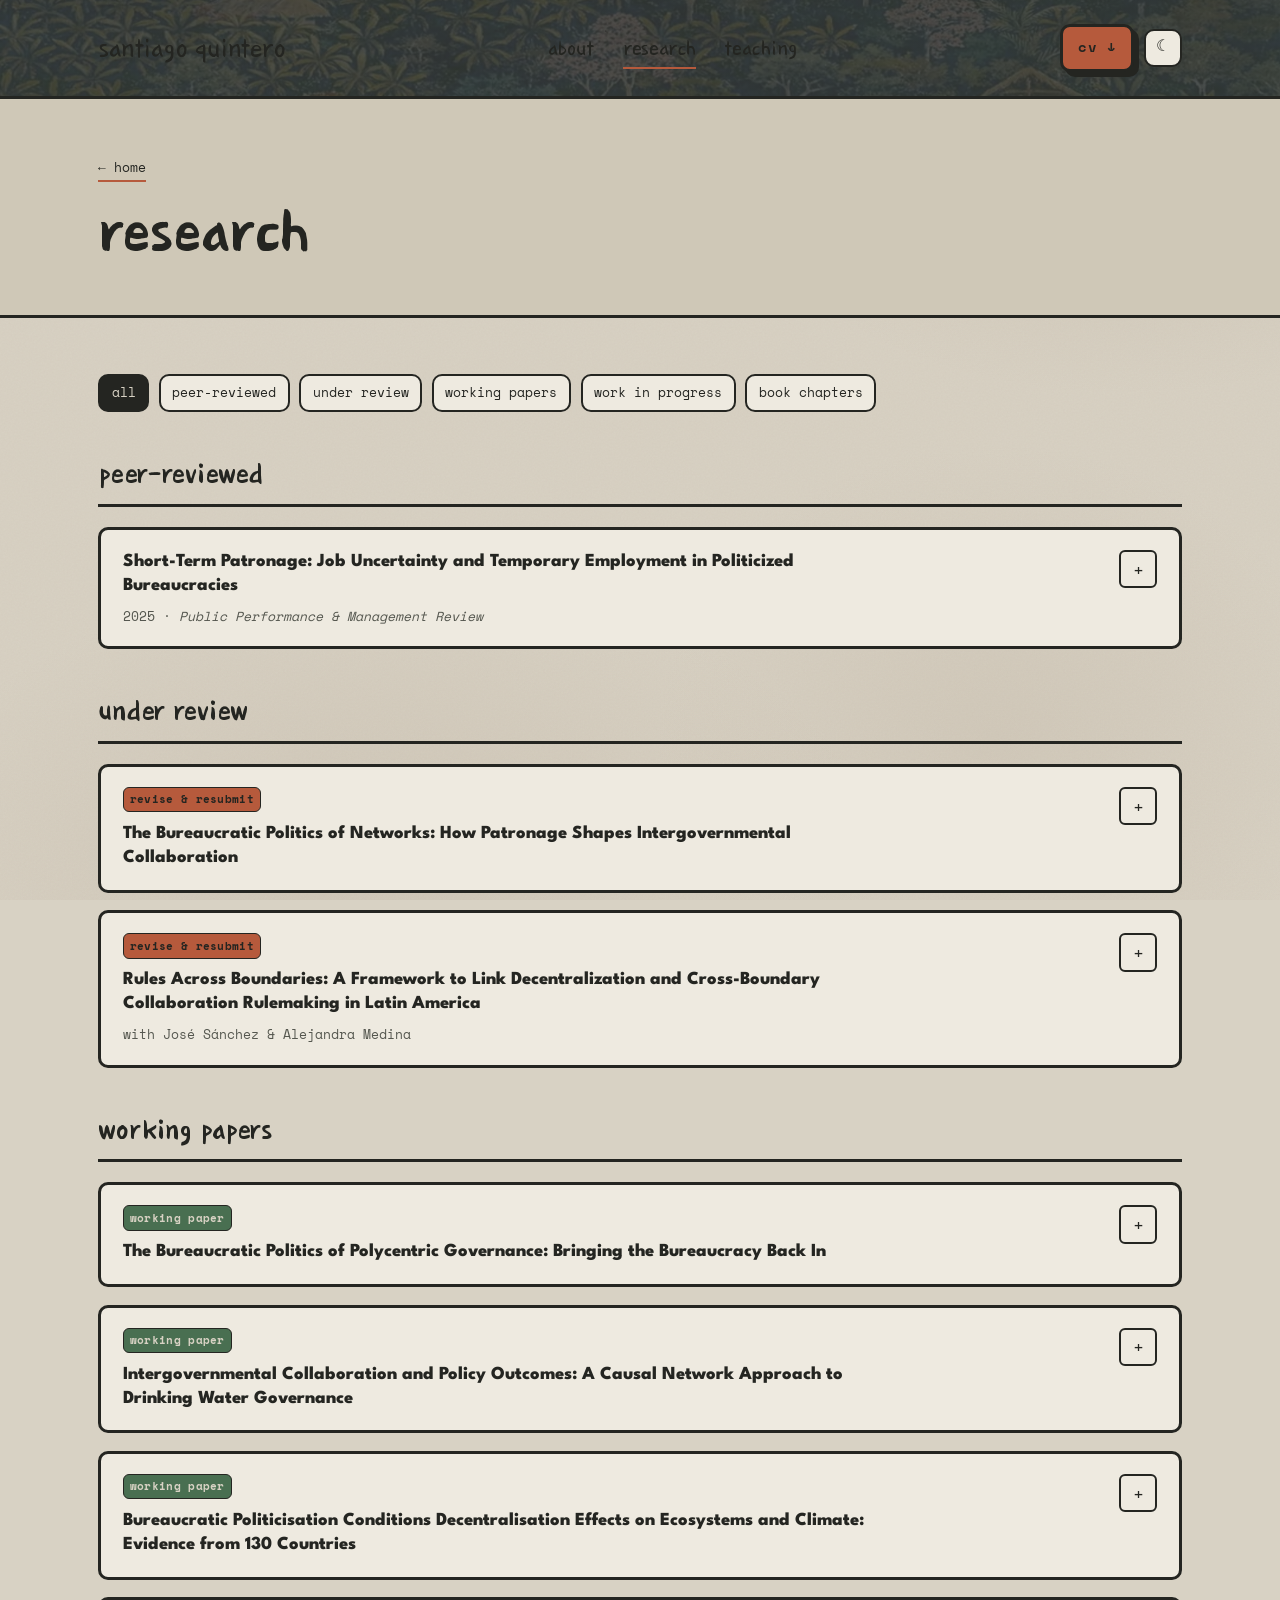
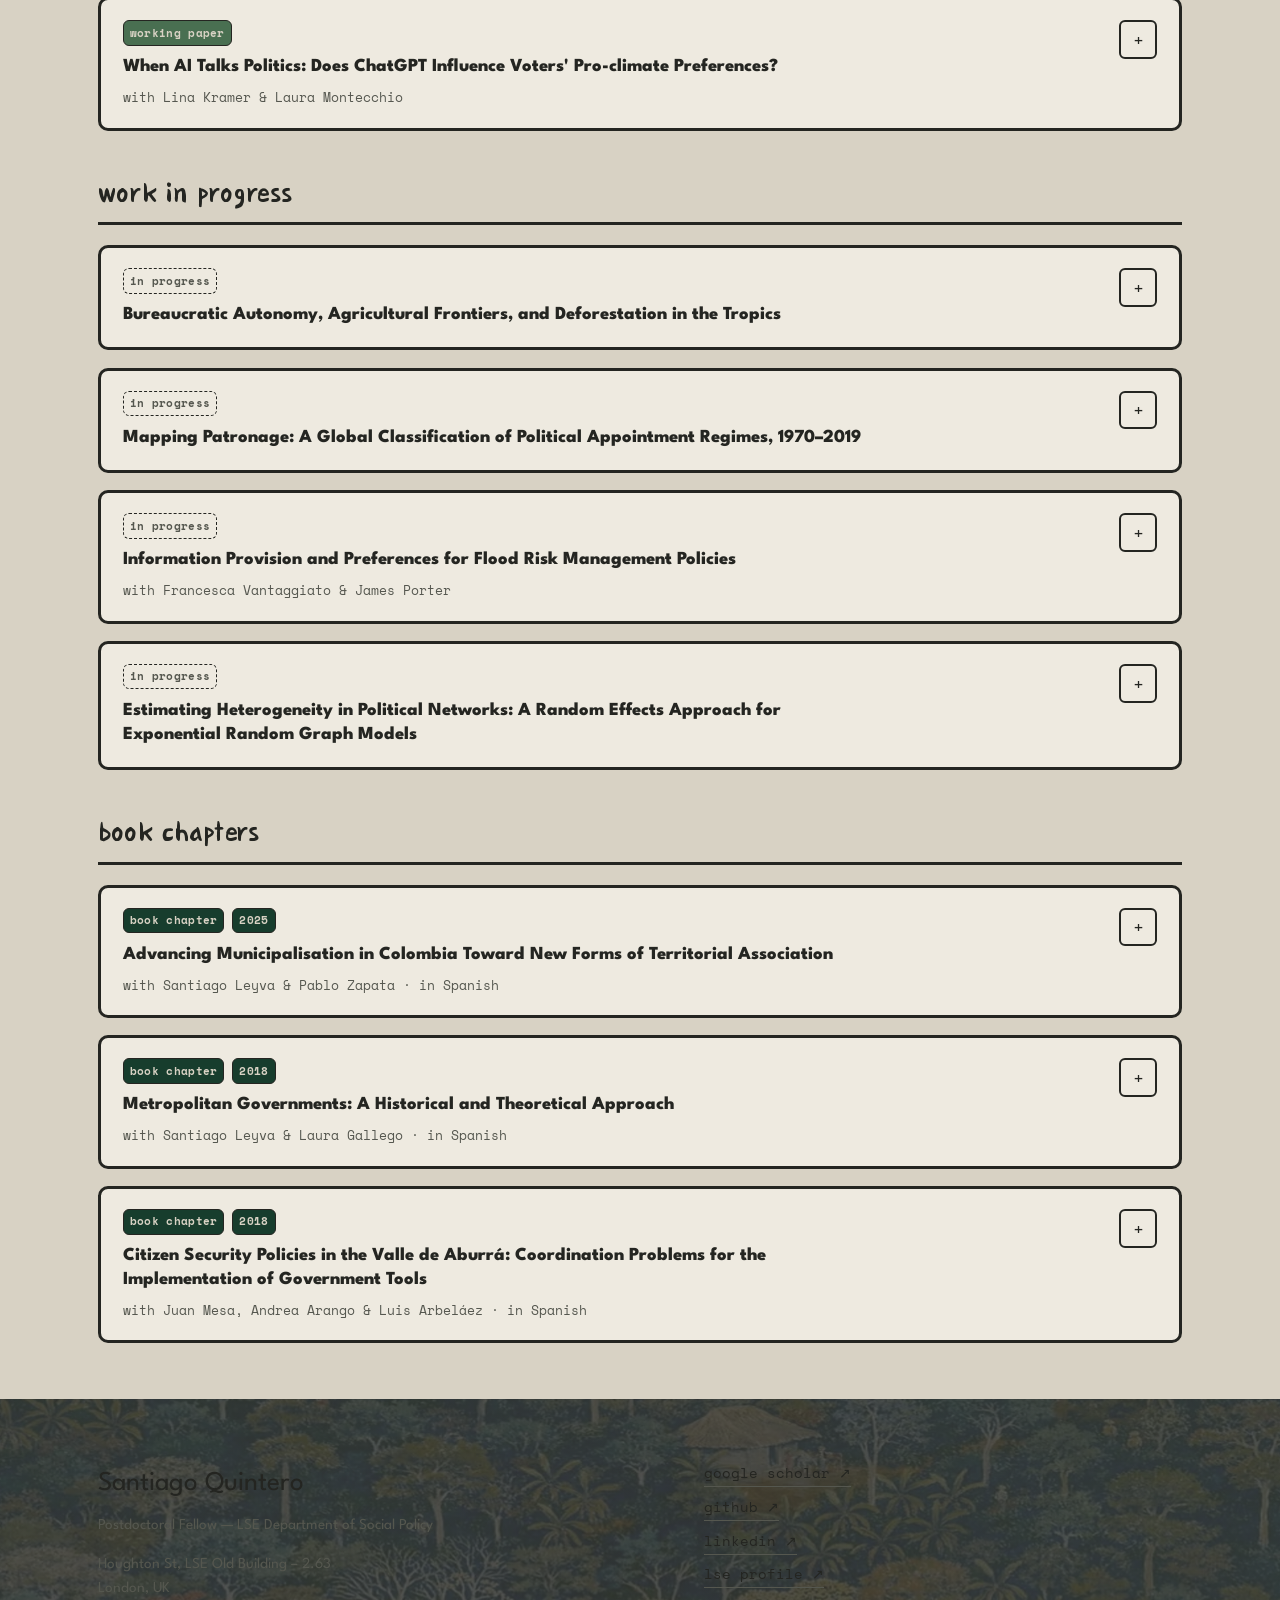
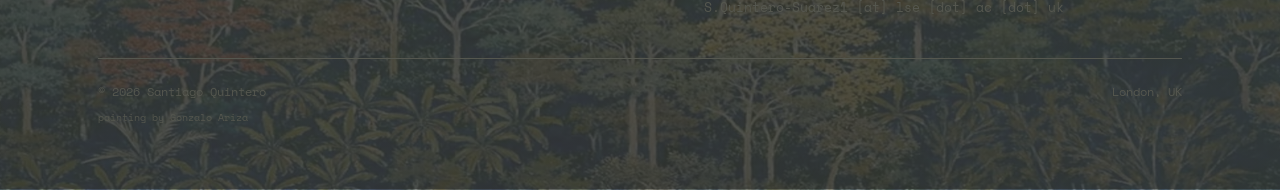
==== research.html @ 987f5bbf "Launch new academic site: tropical brutalism redesign Replaces the old WordPress layout with a stati" ====
<!doctype html>
<html lang="en">
<head>
<meta charset="utf-8">
<meta name="viewport" content="width=device-width, initial-scale=1">
<title>Research — Santiago Quintero</title>
<meta name="description" content="Peer-reviewed articles, papers under review, working papers, and book chapters by Santiago Quintero on bureaucratic politics, networks, and environmental governance.">
<link rel="canonical" href="https://squinterosuarez.com/research.html">
<link rel="icon" href="data:image/svg+xml,%3Csvg xmlns='http://www.w3.org/2000/svg' viewBox='0 0 100 100'%3E%3Ctext y='.9em' font-size='90'%3E%F0%9F%8C%B4%3C/text%3E%3C/svg%3E">
<meta name="theme-color" content="#173D2D">
<link rel="stylesheet" href="assets/css/style.css">
</head>
<body>
<a class="skip-link" href="#main">Skip to content</a>

<header class="site-header">
  <div class="wrap">
    <a class="brand" href="index.html">
      <span class="brand__name">santiago quintero</span>
    </a>
    <nav class="nav-desktop" aria-label="Primary">
      <a href="index.html">about</a>
      <a href="research.html" aria-current="page">research</a>
      <a href="teaching.html">teaching</a>
    </nav>
    <div class="nav-actions">
      <a class="btn btn--terracotta" href="files/cv.pdf" target="_blank" rel="noopener">cv ↓</a>
      <button class="theme-toggle" data-theme-toggle type="button" aria-label="Toggle dark mode">☾</button>
      <button class="nav-burger" data-nav-burger type="button" aria-expanded="false" aria-controls="mobile-nav" aria-label="Open menu">
        <span></span>
      </button>
    </div>
  </div>
  <nav class="nav-mobile" id="mobile-nav" data-nav-mobile aria-label="Mobile">
    <ul>
      <li><a href="index.html">about</a></li>
      <li><a href="research.html">research</a></li>
      <li><a href="teaching.html">teaching</a></li>
      <li><a href="files/cv.pdf" target="_blank" rel="noopener">cv (pdf)</a></li>
    </ul>
  </nav>
</header>

<main id="main">
  <div class="page-header">
    <div class="wrap">
      <a class="page-header__back" href="index.html">← home</a>
      <h1 class="page-header__title">research</h1>
    </div>
  </div>

  <div class="content-plate">
    <div class="wrap">
      <div class="filter-row" data-filter-row role="group" aria-label="Filter publications by type">
        <button class="filter-chip" data-filter="all" aria-pressed="true">all</button>
        <button class="filter-chip" data-filter="peer" aria-pressed="false">peer-reviewed</button>
        <button class="filter-chip" data-filter="review" aria-pressed="false">under review</button>
        <button class="filter-chip" data-filter="wp" aria-pressed="false">working papers</button>
        <button class="filter-chip" data-filter="progress" aria-pressed="false">work in progress</button>
        <button class="filter-chip" data-filter="chapter" aria-pressed="false">book chapters</button>
      </div>

      <!-- PEER-REVIEWED -->
      <div class="group-header" data-group="peer">
        <h2 class="group-header__title">peer-reviewed</h2>
      </div>
      <div class="pub-list">
        <div class="pub-card" data-category="peer">
          <button class="pub-card__head" data-toggle aria-expanded="false" aria-controls="pub-1">
            <div>
              <p class="pub-card__title">Short-Term Patronage: Job Uncertainty and Temporary Employment in Politicized Bureaucracies</p>
              <p class="pub-card__meta">2025 · <em>Public Performance &amp; Management Review</em></p>
            </div>
            <span class="pub-card__toggle" aria-hidden="true">+</span>
          </button>
          <div class="pub-card__body" id="pub-1">
            <div class="pub-card__body-inner">
              <p>In this paper, I study the effect of the political assignment of temporary public jobs—referred to here as short-term patronage—on the strategic behavior of temporary employees in developing public administrations. I examine the interplay between job uncertainty and political patronage as determinants of temporary employees' work effort, operationalized as time allocation to a project. The central argument is that temporary employees strategically adjust their time allocation to mitigate future job uncertainty, and patronage can incentivize increased or reduced effort contingent upon such uncertainty. Using a novel vignette experiment with Colombian public employees, I find that lower job uncertainty can lead to an increase in job effort by temporary employees. Furthermore, when future job uncertainty is lower (higher), patronage can increase (decrease) temporary employees' time dedication to their tasks. These findings underscore the complex and often unintended consequences of the interaction between employment flexibilization reforms and the political dynamics of public administration, particularly in the context of weakly professionalized bureaucracies.</p>
              <a class="btn btn--terracotta" href="https://doi.org/10.1080/15309576.2024.2445615" target="_blank" rel="noopener">read the paper ↗</a>
            </div>
          </div>
        </div>
      </div>

      <!-- UNDER REVIEW -->
      <div class="group-header" data-group="review">
        <h2 class="group-header__title">under review</h2>
      </div>
      <div class="pub-list">
        <div class="pub-card" data-category="review">
          <button class="pub-card__head" data-toggle aria-expanded="false" aria-controls="pub-2">
            <div>
              <div class="pub-card__tags"><span class="tag-mini tag-mini--review">revise &amp; resubmit</span></div>
              <p class="pub-card__title">The Bureaucratic Politics of Networks: How Patronage Shapes Intergovernmental Collaboration</p>
            </div>
            <span class="pub-card__toggle" aria-hidden="true">+</span>
          </button>
          <div class="pub-card__body" id="pub-2">
            <div class="pub-card__body-inner">
              <p>How does patronage—the political appointment of bureaucrats—affect the coordination and joint delivery of policies? Research has examined patronage's effects on bureaucratic performance, but mostly within hierarchical, top-down policymaking. However, in many domains, governance depends on horizontal networks of intergovernmental collaboration. I argue that patronage's effect on collaboration depends on the fit between the resources appointees carry and the demands of the positions they fill. Patronage facilitates coordination when appointees' political capital can be deployed for brokerage and negotiation but undermines it when loyalty-driven hiring displaces technical expertise and organizational stability. To test this argument, I analyze the network of environmental collaboration agreements among Colombian public agencies using hierarchical Exponential Random Graph Models. The evidence shows that managerial patronage fosters collaboration, especially along co-partisan lines, while professional-level patronage inhibits it. These findings underscore patronage's contingent role in governance networks and the importance of bureaucratic politics for collaborative policy delivery.</p>
              <a class="btn" href="files/papers/bp_nets_05.26.pdf" target="_blank" rel="noopener">read draft pdf ↗</a>
            </div>
          </div>
        </div>

        <div class="pub-card" data-category="review">
          <button class="pub-card__head" data-toggle aria-expanded="false" aria-controls="pub-3">
            <div>
              <div class="pub-card__tags"><span class="tag-mini tag-mini--review">revise &amp; resubmit</span></div>
              <p class="pub-card__title">Rules Across Boundaries: A Framework to Link Decentralization and Cross-Boundary Collaboration Rulemaking in Latin America</p>
              <p class="pub-card__meta">with <a href="https://publicaffairs.ucdenver.edu/people/faculty/jos%C3%A9-s%C3%A1nchez" target="_blank" rel="noopener">José Sánchez</a> &amp; <a href="https://publicaffairs.ucdenver.edu/people/faculty/alejandra-medina" target="_blank" rel="noopener">Alejandra Medina</a></p>
            </div>
            <span class="pub-card__toggle" aria-hidden="true">+</span>
          </button>
          <div class="pub-card__body" id="pub-3">
            <div class="pub-card__body-inner">
              <p>Cross-boundary collaboration to produce public services or govern policy problems can emerge as contingent dynamics initiated by local governments or driven by incentives and mandates from higher-level governments. This research focuses on understanding collaboration regimes in the Global South, a region where decentralization processes have left a centralist legacy of underfunded local governments with minimal autonomy. We synthesize elements from the Collaborative Governance Regime and Institutional Grammar tool as research lenses to propose a cross-boundary collaboration framework for the Global South to understand how national-level system contexts and decentralization processes shape the institutional arrangements that regulate cross-boundary interactions. As a proof-of-concept demonstration, we apply the framework across three Latin American countries: Chile, Colombia, and Mexico. This initial application suggests that different paths of decentralization not only set the devolution of capacity and autonomy to local governments, but also determine the level and type of rules under which cross-boundary collaboration emerges.</p>
              <a class="btn" href="mailto:S.Quintero-Suarez1@lse.ac.uk?subject=Draft%20request%3A%20Rules%20Across%20Boundaries">Draft available upon request.</a>
            </div>
          </div>
        </div>
      </div>

      <!-- WORKING PAPERS -->
      <div class="group-header" data-group="wp">
        <h2 class="group-header__title">working papers</h2>
      </div>
      <div class="pub-list">
        <div class="pub-card" data-category="wp">
          <button class="pub-card__head" data-toggle aria-expanded="false" aria-controls="pub-4">
            <div>
              <div class="pub-card__tags"><span class="tag-mini tag-mini--wp">working paper</span></div>
              <p class="pub-card__title">The Bureaucratic Politics of Polycentric Governance: Bringing the Bureaucracy Back In</p>
            </div>
            <span class="pub-card__toggle" aria-hidden="true">+</span>
          </button>
          <div class="pub-card__body" id="pub-4">
            <div class="pub-card__body-inner">
              <p>Bureaucratic autonomy is one of the most important institutional determinants of government performance, yet its effects have been studied almost entirely within hierarchical settings. This paper extends the comparative bureaucratic politics literature to polycentric systems, a form of governance that depends on the coordination of multiple autonomous decision-making centres, and that characterises much of contemporary governance. Public bureaucracies function as primary nodes in most polycentric systems, and the political arrangements that govern their recruitment, tenure, and organisational independence reshape the conditions under which polycentric coordination can succeed or fail. I propose three analytical dimensions through which bureaucratic autonomy shapes polycentric systems: capacity, intertemporal dynamics, and political capital. Because no single configuration of autonomy optimises all three dimensions simultaneously, the framework argues that the level of autonomy best suited to polycentric coordination shifts as the governance system develops. The paper proposes mechanisms to respecify enabling conditions and dysfunction syndromes identified in polycentric theory in terms of their upstream political-administrative determinants, and proposes a research agenda that bridges polycentric governance with comparative bureaucratic politics and public administration reform.</p>
              <a class="btn" href="files/papers/bp_poly_05.26-1.pdf" target="_blank" rel="noopener">read draft pdf ↗</a>
            </div>
          </div>
        </div>

        <div class="pub-card" data-category="wp">
          <button class="pub-card__head" data-toggle aria-expanded="false" aria-controls="pub-5">
            <div>
              <div class="pub-card__tags"><span class="tag-mini tag-mini--wp">working paper</span></div>
              <p class="pub-card__title">Intergovernmental Collaboration and Policy Outcomes: A Causal Network Approach to Drinking Water Governance</p>
            </div>
            <span class="pub-card__toggle" aria-hidden="true">+</span>
          </button>
          <div class="pub-card__body" id="pub-5">
            <div class="pub-card__body-inner">
              <p>Intergovernmental collaboration has become a central mechanism for governing complex environmental problems. However, empirical evidence on whether collaboration improves governance outcomes remains limited. Governments select into partnerships based on shared problems, political connections, and institutional constraints, making it hard to separate selection from the causal effects of collaboration. This paper proposes a strategy for estimating the effects of collaboration networks on policy outcomes while addressing endogenous tie formation. I exploit the fact that authorities participate in several policy networks at once, using an exogenous network to build instruments. Using a friction-only gravity model, I estimate the structural propensity to form ties, and combine it with partner spending shocks to instrument for collaboration intensity. I apply this approach to municipal drinking water governance in Colombia, using over 4,700 inter-administrative collaboration agreements. Entering collaboration depresses water quality, while additional partnerships and greater collaborative investment produce sizeable improvements. The findings highlight the importance of distinguishing network formation from network effects when evaluating collaborative governance.</p>
              <a class="btn" href="mailto:S.Quintero-Suarez1@lse.ac.uk?subject=Draft%20request%3A%20Drinking%20Water%20Governance">Draft available upon request.</a>
            </div>
          </div>
        </div>

        <div class="pub-card" data-category="wp">
          <button class="pub-card__head" data-toggle aria-expanded="false" aria-controls="pub-6">
            <div>
              <div class="pub-card__tags"><span class="tag-mini tag-mini--wp">working paper</span></div>
              <p class="pub-card__title">Bureaucratic Politicisation Conditions Decentralisation Effects on Ecosystems and Climate: Evidence from 130 Countries</p>
            </div>
            <span class="pub-card__toggle" aria-hidden="true">+</span>
          </button>
          <div class="pub-card__body" id="pub-6">
            <div class="pub-card__body-inner">
              <p>Environmental governance worldwide increasingly operates through multi-level, decentralised institutional architectures. Yet the environmental outcomes of these arrangements vary enormously, and we still know relatively little about the macro-institutional conditions under which the coordination mechanisms that polycentric and multi-level systems rely upon can actually flourish. I argue that a foundational but overlooked conditioning factor is the politicisation of bureaucratic appointments—the extent to which politicians control the recruitment of public servants. Using a panel of 91 countries over the period 2005–2022, I examine how the interaction between decentralisation and bureaucratic politicisation shapes four environmental outcomes: overall environmental performance, ecosystem vitality, environmental health, and climate change mitigation. Results from within-between random-effects models, complemented by hierarchical GMM estimators, show that whilst decentralisation is associated with short-run declines in environmental quality, countries with structurally more decentralised systems perform better in the long run. Bureaucratic politicisation amplifies the short-term environmental costs of decentralisation, but its moderating role varies by environmental domain: climate mitigation—where coordination demands are highest and political credit-claiming is most difficult—is the most severely affected, whilst environmental health—comprising locally tangible goods such as drinking water and sanitation—is the least vulnerable.</p>
              <a class="btn" href="mailto:S.Quintero-Suarez1@lse.ac.uk?subject=Draft%20request%3A%20Decentralisation%20130%20Countries">Draft available upon request.</a>
            </div>
          </div>
        </div>

        <div class="pub-card" data-category="wp">
          <button class="pub-card__head" data-toggle aria-expanded="false" aria-controls="pub-7">
            <div>
              <div class="pub-card__tags"><span class="tag-mini tag-mini--wp">working paper</span></div>
              <p class="pub-card__title">When AI Talks Politics: Does ChatGPT Influence Voters' Pro-climate Preferences?</p>
              <p class="pub-card__meta">with Lina Kramer &amp; Laura Montecchio</p>
            </div>
            <span class="pub-card__toggle" aria-hidden="true">+</span>
          </button>
          <div class="pub-card__body" id="pub-7">
            <div class="pub-card__body-inner">
              <p>This paper examines how AI chatbots influence public opinion on climate-related fiscal policy. Using a randomised controlled survey experiment in Germany (N=1,074) and the UK (N=1,200), we test whether AI-generated recommendations affect support for fuel taxation and climate investment. Participants viewed identical policy advice framed either as ChatGPT output or general opinion, enabling causal inference regarding framing effects. The design includes pre-treatment measures of AI trust, attitudes, usage patterns, and demographics to examine heterogeneous treatment effects. Results show that pro-climate arguments consistently increased policy support; however, ChatGPT attribution did not uniformly enhance persuasion. In Germany, ChatGPT attribution produced a marginally significant convergence toward the recommended fuel tax level, whereas in other conditions, respondents shifted slightly more when advice was unattributed, though the differences were not statistically significant. The evidence suggests that LLM-generated pro-climate content is persuasive, while attribution effects remain context-dependent.</p>
              <a class="btn" href="mailto:S.Quintero-Suarez1@lse.ac.uk?subject=Draft%20request%3A%20When%20AI%20Talks%20Politics">Draft available upon request.</a>
            </div>
          </div>
        </div>
      </div>

      <!-- WORK IN PROGRESS -->
      <div class="group-header" data-group="progress">
        <h2 class="group-header__title">work in progress</h2>
      </div>
      <div class="pub-list">
        <div class="pub-card" data-category="progress">
          <button class="pub-card__head" data-toggle aria-expanded="false" aria-controls="pub-8">
            <div>
              <div class="pub-card__tags"><span class="tag-mini tag-mini--prog">in progress</span></div>
              <p class="pub-card__title">Bureaucratic Autonomy, Agricultural Frontiers, and Deforestation in the Tropics</p>
            </div>
            <span class="pub-card__toggle" aria-hidden="true">+</span>
          </button>
          <div class="pub-card__body" id="pub-8">
            <div class="pub-card__body-inner">
              <p>One of the main causes of this forest conversion is international demand for agricultural commodities, which creates a fundamental trade-off for tropical countries between short-term market rents and long-term environmental conservation. This trade-off is politically asymmetric: concentrated agribusiness interest groups typically overpower diffuse conservation constituencies. Under what conditions can domestic institutions resist these pressures? This paper argues that bureaucratic autonomy mitigates the effect of international commodity price shocks on agriculture-driven deforestation. Autonomous bureaucracies are better insulated from political and business interest-group interference, enabling more stringent and effective environmental regulation, monitoring, and enforcement, even when commodity booms heighten incentives for frontier expansion. Using satellite-measured forest loss attributed to permanent agricultural conversion, I test this argument with a global panel of approximately 430,000 cell-year observations across 101 countries from 2001 to 2022. I find that a 10% price increase raises deforestation by approximately 7.1% in low-autonomy countries but only 3.9% in high-autonomy countries. Findings are robust to competing moderators, alternative specifications, and moderation diagnostics. These results extend the literature on bureaucratic and regulatory independence to environmental protection and identify personnel autonomy as an upstream institutional lever for mitigating agricultural deforestation.</p>
            </div>
          </div>
        </div>

        <div class="pub-card" data-category="progress">
          <button class="pub-card__head" data-toggle aria-expanded="false" aria-controls="pub-9">
            <div>
              <div class="pub-card__tags"><span class="tag-mini tag-mini--prog">in progress</span></div>
              <p class="pub-card__title">Mapping Patronage: A Global Classification of Political Appointment Regimes, 1970–2019</p>
            </div>
            <span class="pub-card__toggle" aria-hidden="true">+</span>
          </button>
          <div class="pub-card__body" id="pub-9">
            <div class="pub-card__body-inner">
              <p>Recent work on patronage argues that political appointments differ in whether officials are chosen for loyalty or for competence, and that this follows from how parties are organised and how they win votes. I build on these arguments to classify governments in 121 democracies between 1970 and 2019. Using a fuzzy-membership procedure, I give each government a graded profile across four types of patronage appointment. I validate the measure against existing case-study evidence on patronage, map how countries compare, how they change over time, and examine how each patronage type relates to other government characteristics such as impartiality and corruption. The comparison shows that the kind of patronage politics that operates in a country and its intensity are separable dimensions, and that they carry different implications for the quality of government.</p>
            </div>
          </div>
        </div>

        <div class="pub-card" data-category="progress">
          <button class="pub-card__head" data-toggle aria-expanded="false" aria-controls="pub-10">
            <div>
              <div class="pub-card__tags"><span class="tag-mini tag-mini--prog">in progress</span></div>
              <p class="pub-card__title">Information Provision and Preferences for Flood Risk Management Policies</p>
              <p class="pub-card__meta">with <a href="https://francescavantaggiato.github.io/" target="_blank" rel="noopener">Francesca Vantaggiato</a> &amp; James Porter</p>
            </div>
            <span class="pub-card__toggle" aria-hidden="true">+</span>
          </button>
          <div class="pub-card__body" id="pub-10">
            <div class="pub-card__body-inner">
              <p>Climate adaptation is often treated as a public good, yet its benefits are spatially uneven and excludable, making it closer to an impure, club, or even private good. Climate politics research has shown that citizens may support climate action in principle, particularly after they experience the risks of climate change, but might withdraw support when they become net contributors to protecting others. Focusing on flood risk management in England, in this paper we examine how people perceive climate adaptation as a good and how such perception varies depending on their flood risk exposure. Empirically, we embed a discrete choice experiment in an information provision experiment with 1,500 respondents. Participants choose between flood protection strategies varying in excludability, distributional fairness, funding mechanism, effectiveness, and household cost, allowing estimation of willingness to pay for each attribute. A randomly assigned treatment group learns their address-level flood risk before the choice tasks. We test whether personal risk awareness shifts support toward localised, excludable measures, with implications for equitable and politically sustainable adaptation policy.</p>
            </div>
          </div>
        </div>

        <div class="pub-card" data-category="progress">
          <button class="pub-card__head" data-toggle aria-expanded="false" aria-controls="pub-11">
            <div>
              <div class="pub-card__tags"><span class="tag-mini tag-mini--prog">in progress</span></div>
              <p class="pub-card__title">Estimating Heterogeneity in Political Networks: A Random Effects Approach for Exponential Random Graph Models</p>
            </div>
            <span class="pub-card__toggle" aria-hidden="true">+</span>
          </button>
          <div class="pub-card__body" id="pub-11">
            <div class="pub-card__body-inner">
              <p>Exponential random graph models (ERGMs) are widely used to study political networks, but standard implementations assume homogeneity across actors once covariates are included. This assumption rarely holds in political systems, where networks are routinely embedded in administrative, partisan, or territorial hierarchies. In this paper, I propose a mixed ERGM framework that incorporates group-level random effects as a computationally tractable way of modelling hierarchical structures. Building on the iterative estimation procedure of Kevork and Kauermann (2022), I generalise their framework to group-level intercepts, combining simulation-based maximum likelihood for structural parameters with penalised pseudolikelihood for group effects. This yields partial pooling across groups at computational costs feasible for the large sparse networks common in political research, and without the bias in structural parameter estimation that afflicts pure pseudolikelihood approaches. I introduce a pseudo-intraclass correlation coefficient to quantify the degree of group-level clustering and assess whether a hierarchical specification is needed. Monte Carlo experiments and applications to demonstrate that fixed-effects and pooled alternatives produce biased estimates under heterogeneous data-generating processes, and that the proposed estimator outperforms both, particularly when groups vary in size. I also illustrate the method using canonical policy network data.</p>
            </div>
          </div>
        </div>
      </div>

      <!-- BOOK CHAPTERS -->
      <div class="group-header" data-group="chapter">
        <h2 class="group-header__title">book chapters</h2>
      </div>
      <div class="pub-list">
        <div class="pub-card" data-category="chapter">
          <button class="pub-card__head" data-toggle aria-expanded="false" aria-controls="pub-12">
            <div>
              <div class="pub-card__tags">
                <span class="tag-mini tag-mini--chapter">book chapter</span>
                <span class="tag-mini tag-mini--chapter">2025</span>
              </div>
              <p class="pub-card__title">Advancing Municipalisation in Colombia Toward New Forms of Territorial Association</p>
              <p class="pub-card__meta">with Santiago Leyva &amp; Pablo Zapata · in Spanish</p>
            </div>
            <span class="pub-card__toggle" aria-hidden="true">+</span>
          </button>
          <div class="pub-card__body" id="pub-12">
            <div class="pub-card__body-inner">
              <p>In <em>Territorial Association, Multi-level Governance and Decentralisation</em> (Sanabria-Pulido, Rodríguez-Caporalli &amp; Leyva, eds.). World Bank and Icesi University, Cali.</p>
              <a class="btn" href="https://www.icesi.edu.co/editorial/esquemas-asociativos-territoriales/" target="_blank" rel="noopener">view book ↗</a>
            </div>
          </div>
        </div>

        <div class="pub-card" data-category="chapter">
          <button class="pub-card__head" data-toggle aria-expanded="false" aria-controls="pub-13">
            <div>
              <div class="pub-card__tags">
                <span class="tag-mini tag-mini--chapter">book chapter</span>
                <span class="tag-mini tag-mini--chapter">2018</span>
              </div>
              <p class="pub-card__title">Metropolitan Governments: A Historical and Theoretical Approach</p>
              <p class="pub-card__meta">with Santiago Leyva &amp; Laura Gallego · in Spanish</p>
            </div>
            <span class="pub-card__toggle" aria-hidden="true">+</span>
          </button>
          <div class="pub-card__body" id="pub-13">
            <div class="pub-card__body-inner">
              <p>In <em>Citizen Security from a Metropolitan Governance Perspective</em> (Gallego, Leyva &amp; Mesa, eds.). EAFIT University, Medellín.</p>
              <a class="btn" href="files/papers/gov_metro_cap1.pdf" target="_blank" rel="noopener">read pdf ↗</a>
            </div>
          </div>
        </div>

        <div class="pub-card" data-category="chapter">
          <button class="pub-card__head" data-toggle aria-expanded="false" aria-controls="pub-14">
            <div>
              <div class="pub-card__tags">
                <span class="tag-mini tag-mini--chapter">book chapter</span>
                <span class="tag-mini tag-mini--chapter">2018</span>
              </div>
              <p class="pub-card__title">Citizen Security Policies in the Valle de Aburrá: Coordination Problems for the Implementation of Government Tools</p>
              <p class="pub-card__meta">with Juan Mesa, Andrea Arango &amp; Luis Arbeláez · in Spanish</p>
            </div>
            <span class="pub-card__toggle" aria-hidden="true">+</span>
          </button>
          <div class="pub-card__body" id="pub-14">
            <div class="pub-card__body-inner">
              <p>In <em>Citizen Security from a Metropolitan Governance Perspective</em> (Gallego, Leyva &amp; Mesa, eds.). EAFIT University, Medellín.</p>
              <a class="btn" href="files/papers/gov_metro_cap6.pdf" target="_blank" rel="noopener">read pdf ↗</a>
            </div>
          </div>
        </div>
      </div>

    </div>
  </div>
</main>

<footer class="site-footer">
  <div class="wrap">
    <div class="footer-grid">
      <div>
        <p class="footer-title">Santiago Quintero</p>
        <p class="footer-role">Postdoctoral Fellow — LSE Department of Social Policy</p>
        <p class="footer-addr">Houghton St, LSE Old Building – 2.63<br>London, UK</p>
      </div>
      <div class="footer-links">
        <a href="https://scholar.google.com/citations?user=ezoCQiQAAAAJ" target="_blank" rel="noopener">google scholar ↗</a>
        <a href="https://github.com/squinterosuarez" target="_blank" rel="noopener">github ↗</a>
        <a href="https://www.linkedin.com/in/s-quintero/" target="_blank" rel="noopener">linkedin ↗</a>
        <a href="https://www.lse.ac.uk/people/santiago-quintero" target="_blank" rel="noopener">lse profile ↗</a>
        <p class="footer-email">S.Quintero-Suarez1 [at] lse [dot] ac [dot] uk</p>
      </div>
    </div>
    <div class="footer-bottom">
      <span>© 2026 Santiago Quintero</span>
      <span>London, UK</span>
    </div>
    <p class="footer-credit">painting by Gonzalo Ariza</p>
  </div>
</footer>

<script src="assets/js/main.js"></script>
</body>
</html>
---- assets/css/style.css ----
/* =========================================================
   SANTIAGO QUINTERO — academic site
   Tropical brutalism: raw concrete + hard shadow,
   deep jungle / sage / terracotta on paper or charcoal.
   ========================================================= */

/* ---------- fonts (self-hosted, latin subset) ---------- */
@font-face {
  font-family: "League Spartan";
  font-style: normal;
  font-weight: 100 900;
  font-display: swap;
  src: url("../fonts/league-spartan-variable.woff2") format("woff2");
}
@font-face {
  font-family: "Space Mono";
  font-style: normal;
  font-weight: 400;
  font-display: swap;
  src: url("../fonts/space-mono-400.woff2") format("woff2");
}
@font-face {
  font-family: "Space Mono";
  font-style: normal;
  font-weight: 700;
  font-display: swap;
  src: url("../fonts/space-mono-700.woff2") format("woff2");
}
/* Wandohope — free municipal typeface (Wando County, KR), licensed for
   commercial/web use. Used only for the wordmark, nav index, and section
   titles. */
@font-face {
  font-family: "Wandohope";
  font-style: normal;
  font-weight: 400;
  font-display: swap;
  src: url("../fonts/wandohope-regular.woff") format("woff");
}
@font-face {
  font-family: "Wandohope";
  font-style: normal;
  font-weight: 700;
  font-display: swap;
  src: url("../fonts/wandohope-bold.woff") format("woff");
}
/* ---------- reset ---------- */
*, *::before, *::after { box-sizing: border-box; }
* { margin: 0; }
html { -webkit-text-size-adjust: 100%; text-size-adjust: 100%; }
img, svg { display: block; max-width: 100%; }
a { color: inherit; text-decoration: none; }
button { font: inherit; color: inherit; background: none; border: none; cursor: pointer; }
ul, ol { list-style: none; padding: 0; }
input, textarea, button { font-family: inherit; }

/* ---------- tokens : light (default) ---------- */
:root {
  --paper: #D8D2C4;
  --paper-dim: #cfc8b7;
  --ink: #242521;
  --ink-soft: #55574f;
  --stone: #72756D;
  --card: #eeeae0;
  --deep-green: #173D2D;
  --sage: #496F51;
  --terracotta: #B65A3C;
  --on-deep-green: #D8D2C4;
  --on-sage: #D8D2C4;
  --on-terracotta: #242521;
  --on-stone: #242521;
  --line: var(--ink);
  --shadow-c: var(--ink);
  --focus: #2f6fb0;

  --bw: 3px;
  --bw-lg: 4px;
  --shadow-off: 7px;
  --radius: 10px;
  --radius-sm: 6px;

  --font-index: "Wandohope", "League Spartan", sans-serif;
  --font-body: "League Spartan", "Helvetica Neue", Arial, sans-serif;
  --font-mono: "Space Mono", ui-monospace, "Courier New", monospace;

  color-scheme: light;
}

@media (prefers-color-scheme: dark) {
  :root:not([data-theme="light"]) {
    --paper: #242521;
    --paper-dim: #2d2e28;
    --ink: #D8D2C4;
    --ink-soft: #b9b3a2;
    --stone: #9a9c92;
    --card: #2b2c26;
    --on-deep-green: #D8D2C4;
    --on-sage: #1a1b17;
    --on-terracotta: #242521;
    --on-stone: #242521;
    --line: var(--ink);
    --shadow-c: #000000;
    color-scheme: dark;
  }
}

:root[data-theme="dark"] {
  --paper: #242521;
  --paper-dim: #2d2e28;
  --ink: #D8D2C4;
  --ink-soft: #b9b3a2;
  --stone: #9a9c92;
  --card: #2b2c26;
  --on-deep-green: #D8D2C4;
  --on-sage: #1a1b17;
  --on-terracotta: #242521;
  --on-stone: #242521;
  --line: var(--ink);
  --shadow-c: #000000;
  color-scheme: dark;
}

/* ---------- base ---------- */
html { scroll-behavior: smooth; }
@media (prefers-reduced-motion: reduce) {
  html { scroll-behavior: auto; }
  *, *::before, *::after { animation-duration: 0.01ms !important; transition-duration: 0.01ms !important; }
}

body {
  background-color: var(--paper);
  color: var(--ink);
  font-family: var(--font-body);
  font-size: 1.0625rem;
  line-height: 1.55;
  background-attachment: fixed, fixed, fixed, fixed, fixed;
  background-repeat: no-repeat, no-repeat, no-repeat, no-repeat, repeat;
  background-size: cover, cover, cover, cover, 260px 260px;
  background-image:
    radial-gradient(ellipse 55% 45% at 12% 8%, rgba(157,139,118,0.17), transparent 60%),
    radial-gradient(ellipse 50% 40% at 88% 20%, rgba(157,139,118,0.13), transparent 60%),
    radial-gradient(ellipse 60% 50% at 30% 96%, rgba(157,139,118,0.15), transparent 65%),
    radial-gradient(ellipse 45% 55% at 78% 82%, rgba(157,139,118,0.12), transparent 60%),
    url("data:image/svg+xml,%3Csvg xmlns='http://www.w3.org/2000/svg' width='260' height='260'%3E%3Cfilter id='n'%3E%3CfeTurbulence type='fractalNoise' baseFrequency='0.55' numOctaves='2' stitchTiles='stitch' result='t'/%3E%3CfeColorMatrix in='t' type='saturate' values='0' result='g'/%3E%3CfeColorMatrix in='g' type='matrix' values='0 0 0 0 0.616  0 0 0 0 0.545  0 0 0 0 0.463  0.42 0 0 0 0'/%3E%3C/filter%3E%3Crect width='100%25' height='100%25' filter='url(%23n)'/%3E%3C/svg%3E");
}

.wrap {
  max-width: 1180px;
  margin-inline: auto;
  padding-inline: clamp(1.25rem, 4vw, 3rem);
}

h1, h2, h3, h4 { text-wrap: balance; }

p { max-width: 68ch; }
p + p { margin-top: 1em; }

::selection { background: var(--terracotta); color: var(--on-terracotta); }

:focus-visible {
  outline: 3px solid var(--focus);
  outline-offset: 2px;
}

/* section / index titles: Wandohope, no forced caps */
.index-title {
  font-family: var(--font-index);
  font-weight: 400;
  letter-spacing: 0;
  text-transform: none;
}

/* ---------- utility ---------- */
.btn {
  display: inline-flex;
  align-items: center;
  gap: 0.55em;
  font-family: var(--font-mono);
  font-weight: 700;
  font-size: 0.85rem;
  letter-spacing: 0.03em;
  padding: 0.75em 1.1em;
  background: var(--card);
  border: var(--bw) solid var(--line);
  border-radius: var(--radius);
  box-shadow: 5px 5px 0 0 var(--shadow-c);
  transition: transform 0.12s ease, box-shadow 0.12s ease;
  white-space: nowrap;
}
.btn:hover { transform: translate(-2px, -2px); box-shadow: 7px 7px 0 0 var(--shadow-c); }
.btn:active { transform: translate(0, 0); box-shadow: 2px 2px 0 0 var(--shadow-c); }
.btn--terracotta { background: var(--terracotta); color: var(--on-terracotta); }
.btn--sage { background: var(--sage); color: var(--on-sage); }
.btn--ghost { background: transparent; }

/* small lowercase link-box, used under the photo */
.link-row { display: flex; flex-wrap: wrap; gap: 0.55rem; }
.link-box {
  display: inline-flex;
  align-items: center;
  font-family: var(--font-mono);
  font-size: 0.7rem;
  padding: 0.5em 0.85em;
  border: 2px solid var(--line);
  border-radius: var(--radius);
  background: var(--card);
  transition: transform 0.12s ease, box-shadow 0.12s ease;
  box-shadow: 4px 4px 0 0 var(--shadow-c);
}
.link-box:hover { transform: translate(-2px, -2px); box-shadow: 6px 6px 0 0 var(--shadow-c); }

/* ---------- site header ---------- */
.site-header {
  position: sticky;
  top: 0;
  z-index: 50;
  border-bottom: var(--bw) solid var(--line);
  background-image:
    linear-gradient(var(--header-scrim, rgba(216,210,196,0.82)), var(--header-scrim, rgba(216,210,196,0.82))),
    url("../img/ariza-nav.png");
  background-size: cover, cover;
  background-position: center, center 60%;
  background-repeat: no-repeat, no-repeat;
}
:root:not([data-theme="light"]) .site-header { --header-scrim: rgba(36,37,33,0.78); }
:root[data-theme="dark"] .site-header { --header-scrim: rgba(36,37,33,0.78); }

.site-header .wrap {
  position: relative;
  display: flex;
  align-items: center;
  justify-content: space-between;
  height: 6rem;
  gap: 1rem;
}
.brand {
  display: flex;
  align-items: center;
  gap: 0.6rem;
  font-family: var(--font-index);
  font-size: 1.65rem;
}
.brand__name { display: none; }
@media (min-width: 640px) { .brand__name { display: inline; } }

.nav-desktop {
  display: none;
  align-items: center;
  gap: 1.8rem;
  font-family: var(--font-index);
  font-size: 1.25rem;
}
@media (min-width: 860px) { .nav-desktop { display: flex; } }
.nav-desktop a {
  padding-block: 0.3rem;
  border-bottom: 2px solid transparent;
}
.nav-desktop a:hover,
.nav-desktop a[aria-current="page"] { border-color: var(--terracotta); }

.nav-actions { display: flex; align-items: center; gap: 0.6rem; }

.theme-toggle {
  width: 2.4rem;
  height: 2.4rem;
  display: grid;
  place-items: center;
  border: 2px solid var(--line);
  border-radius: var(--radius);
  background: var(--card);
  font-size: 1rem;
}

.nav-burger {
  display: grid;
  place-items: center;
  width: 2.4rem;
  height: 2.4rem;
  border: 2px solid var(--line);
  border-radius: var(--radius);
  background: var(--card);
}
@media (min-width: 860px) { .nav-burger { display: none; } }
.nav-burger span { display: block; width: 1.1rem; height: 2px; background: var(--ink); position: relative; }
.nav-burger span::before, .nav-burger span::after {
  content: ""; position: absolute; left: 0; width: 1.1rem; height: 2px; background: var(--ink);
}
.nav-burger span::before { top: -6px; }
.nav-burger span::after { top: 6px; }

.nav-mobile {
  display: none;
  border-bottom: var(--bw) solid var(--line);
  background: var(--paper-dim);
}
.nav-mobile.is-open { display: block; }
.nav-mobile ul { display: flex; flex-direction: column; }
.nav-mobile a {
  display: block;
  padding: 1rem clamp(1.25rem, 4vw, 3rem);
  font-family: var(--font-index);
  font-size: 1.1rem;
  border-top: 1px solid var(--ink-soft);
}
@media (min-width: 860px) { .nav-mobile { display: none !important; } }

/* ---------- plates (page sections) ---------- */
.plate {
  padding-block: clamp(3rem, 7vw, 5.5rem);
  border-bottom: var(--bw) solid var(--line);
}
.plate:last-of-type { border-bottom: none; }
.plate--dim { background: var(--paper-dim); }

.plate__title {
  font-family: var(--font-index);
  font-size: clamp(2rem, 5vw, 3.2rem);
  line-height: 1;
}

/* ---------- opening section: photo + welcome/bio ---------- */
.opening .wrap {
  display: grid;
  gap: clamp(2rem, 5vw, 3.5rem);
  grid-template-columns: 1fr;
  align-items: start;
}
@media (min-width: 900px) {
  .opening .wrap { grid-template-columns: 0.85fr 1.4fr; }
}

.opening__photo {
  width: clamp(220px, 34vw, 300px);
}
.opening__photo img {
  display: block;
  width: 100%;
  height: clamp(220px, 30vw, 290px);
  object-fit: cover;
  border: var(--bw-lg) solid var(--line);
  border-radius: 22px;
  box-shadow: 9px 9px 0 0 var(--shadow-c);
  background: var(--card);
}

.opening__welcome {
  color: var(--ink-soft);
  margin-top: 1.1rem;
}
.opening__copy p { color: var(--ink-soft); margin-top: 1rem; max-width: 62ch; font-size: 1.15rem; }
.opening__copy p:first-of-type { margin-top: 1.1rem; }
.opening__copy p a { color: var(--ink); border-bottom: 2px solid var(--terracotta); }

.interests { margin-top: 1.5rem; }
.education { margin-top: 1.5rem; }
.interests__title {
  font-size: 1.15rem;
  margin-bottom: 0.75rem;
}
.link-box--sage { background: var(--sage); color: var(--on-sage); }

.edu-grid {
  margin-top: 1.5rem;
  display: grid;
  gap: 0.9rem;
  grid-template-columns: repeat(auto-fit, minmax(220px, 1fr));
}
.edu-grid--compact {
  grid-template-columns: repeat(2, 1fr);
  gap: 0.6rem;
}
.education .edu-grid--compact { margin-top: 0; }
.fact {
  padding: 1rem 1.1rem;
  border: var(--bw) solid var(--line);
  border-radius: var(--radius);
  background: var(--card);
}
.edu-grid--compact .fact { padding: 0.65rem 0.75rem; }
.fact dt {
  font-family: var(--font-mono);
  font-size: 0.7rem;
  letter-spacing: 0.06em;
  color: var(--ink-soft);
}
.edu-grid--compact .fact dt { font-size: 0.68rem; }
.fact dd { margin-top: 0.3rem; font-weight: 700; }
.edu-grid--compact .fact dd { margin-top: 0.2rem; font-size: 0.9rem; line-height: 1.3; }

/* ---------- site footer ----------
   Scrim + text mirror the nav banner's per-theme treatment exactly:
   light theme = clear paper wash + dark letters, dark theme = dark
   wash + light letters. Colors come from --ink/--ink-soft (which
   already flip per theme) rather than --paper, so they never invert
   against the scrim by accident. */
.site-footer {
  position: relative;
  color: var(--ink);
  padding-block: clamp(2.5rem, 5vw, 4rem);
  background-image:
    linear-gradient(var(--footer-scrim, rgba(216,210,196,0.82)), var(--footer-scrim, rgba(216,210,196,0.82))),
    url("../img/ariza-footer.png");
  background-size: cover, cover;
  background-position: center, center 40%;
  background-repeat: no-repeat, no-repeat;
}
:root:not([data-theme="light"]) .site-footer { --footer-scrim: rgba(36,37,33,0.78); }
:root[data-theme="dark"] .site-footer { --footer-scrim: rgba(36,37,33,0.78); }
.site-footer a:hover { color: var(--ink-soft); text-decoration: underline; }
.footer-grid {
  display: grid;
  gap: 2rem;
  grid-template-columns: 1fr;
}
@media (min-width: 760px) { .footer-grid { grid-template-columns: 1.2fr 1fr; } }
.footer-title { font-size: 1.7rem; }
.footer-role { font-size: 0.95rem; color: var(--ink-soft); margin-top: 0.5rem; }
.footer-addr { margin-top: 1rem; color: var(--ink-soft); font-size: 0.95rem; }
.footer-links { display: flex; flex-direction: column; gap: 0.6rem; font-family: var(--font-mono); font-size: 0.85rem; color: var(--ink); }
.footer-links a { border-bottom: 1px solid var(--ink-soft); padding-bottom: 2px; width: fit-content; }
.footer-email { font-family: var(--font-mono); font-size: 0.8rem; color: var(--ink-soft); }
.footer-bottom {
  margin-top: 2.5rem;
  padding-top: 1.5rem;
  border-top: 1px solid var(--ink-soft);
  display: flex;
  flex-wrap: wrap;
  gap: 0.75rem 1.5rem;
  justify-content: space-between;
  font-family: var(--font-mono);
  font-size: 0.75rem;
  color: var(--ink-soft);
}
.footer-credit {
  margin-top: 0.5rem;
  font-family: var(--font-mono);
  font-size: 0.65rem;
  color: var(--ink-soft);
}

/* ---------- page header (sub pages) ---------- */
.page-header {
  padding-block: clamp(2.5rem, 6vw, 3.5rem);
  border-bottom: var(--bw) solid var(--line);
  background: var(--paper-dim);
}
.page-header__title {
  font-family: var(--font-index);
  font-size: clamp(2.25rem, 6vw, 3.6rem);
  line-height: 1;
}
.page-header__back {
  display: inline-flex;
  align-items: center;
  gap: 0.4em;
  font-family: var(--font-mono);
  font-size: 0.8rem;
  margin-bottom: 1.25rem;
  border-bottom: 2px solid var(--terracotta);
  padding-bottom: 2px;
}

.content-plate { padding-block: clamp(2.5rem, 6vw, 3.5rem); }

/* ---------- filter chips ---------- */
.filter-row {
  display: flex;
  flex-wrap: wrap;
  gap: 0.6rem;
  margin-bottom: 2rem;
}
.filter-chip {
  font-family: var(--font-mono);
  font-size: 0.8rem;
  padding: 0.55em 0.9em;
  border: 2px solid var(--line);
  border-radius: var(--radius);
  background: var(--card);
}
.filter-chip[aria-pressed="true"] { background: var(--ink); color: var(--paper); }

/* ---------- group headers ---------- */
.group-header {
  display: flex;
  align-items: baseline;
  gap: 0.75rem;
  margin-block: 2.5rem 1.25rem;
  padding-bottom: 0.6rem;
  border-bottom: var(--bw) solid var(--line);
}
.group-header:first-child { margin-top: 0; }
.group-header__title {
  font-family: var(--font-index);
  font-size: clamp(1.3rem, 2.6vw, 1.7rem);
}
.group-header__meta {
  font-family: var(--font-mono);
  font-size: 0.78rem;
  color: var(--ink-soft);
  margin-left: auto;
  text-align: right;
}

/* ---------- publication card ---------- */
.pub-list { display: grid; gap: 1.1rem; }
.pub-card {
  border: var(--bw) solid var(--line);
  border-radius: var(--radius);
  background: var(--card);
  overflow: hidden;
}
.pub-card__head {
  width: 100%;
  text-align: left;
  padding: 1.25rem 1.35rem;
  display: grid;
  grid-template-columns: 1fr auto;
  gap: 1rem 1.25rem;
  align-items: start;
}
.pub-card__tags { display: flex; gap: 0.5rem; flex-wrap: wrap; margin-bottom: 0.6rem; }
.pub-card__title { font-size: 1.15rem; font-weight: 800; line-height: 1.3; }
.pub-card__meta { font-family: var(--font-mono); font-size: 0.82rem; color: var(--ink-soft); margin-top: 0.5rem; }
.pub-card__toggle {
  width: 2.4rem;
  height: 2.4rem;
  flex-shrink: 0;
  border: 2px solid var(--line);
  border-radius: var(--radius-sm);
  display: grid;
  place-items: center;
  font-family: var(--font-mono);
  font-size: 1.1rem;
  transition: transform 0.18s ease, background 0.18s ease;
}
.pub-card__head[aria-expanded="true"] .pub-card__toggle {
  background: var(--terracotta);
  color: var(--on-terracotta);
  transform: rotate(45deg);
}
.pub-card__body {
  overflow: hidden;
  max-height: 0;
  transition: max-height 0.25s ease;
  border-top: 0 solid var(--line);
}
.pub-card__body.is-open { border-top-width: var(--bw); }
.pub-card__body-inner { padding: 1.1rem 1.35rem 1.4rem; color: var(--ink-soft); }
.pub-card__body-inner p { max-width: none; }
.pub-card__body-inner .btn { margin-top: 1rem; }

.tag-mini {
  font-family: var(--font-mono);
  font-size: 0.68rem;
  font-weight: 700;
  letter-spacing: 0.03em;
  padding: 0.3em 0.55em;
  border: 1.5px solid var(--line);
  border-radius: var(--radius-sm);
}
.tag-mini--review { background: var(--terracotta); color: var(--on-terracotta); }
.tag-mini--wp { background: var(--sage); color: var(--on-sage); }
.tag-mini--prog { background: var(--card); color: var(--ink-soft); border-style: dashed; }
.tag-mini--chapter { background: var(--deep-green); color: var(--on-deep-green); }

/* ---------- teaching: simple list ---------- */
.teach-list { display: flex; flex-direction: column; }
.teach-row {
  display: flex;
  flex-wrap: wrap;
  align-items: baseline;
  justify-content: space-between;
  gap: 0.4rem 1.5rem;
  padding-block: 0.85rem;
  border-bottom: 1px solid var(--ink-soft);
}
.teach-row:first-child { border-top: 1px solid var(--ink-soft); }
.teach-row__title { font-weight: 700; }
.teach-row__meta {
  font-family: var(--font-mono);
  font-size: 0.8rem;
  color: var(--ink-soft);
  text-align: right;
}
.teach-row__meta a { border-bottom: 1px solid var(--terracotta); }

/* ---------- misc ---------- */
.visually-hidden {
  position: absolute; width: 1px; height: 1px; overflow: hidden;
  clip: rect(0,0,0,0); white-space: nowrap; border: 0; padding: 0; margin: -1px;
}

.skip-link {
  position: absolute;
  left: -999px;
  top: 0;
  background: var(--terracotta);
  color: var(--on-terracotta);
  padding: 0.75rem 1.25rem;
  font-family: var(--font-mono);
  z-index: 100;
}
.skip-link:focus { left: 1rem; top: 1rem; }
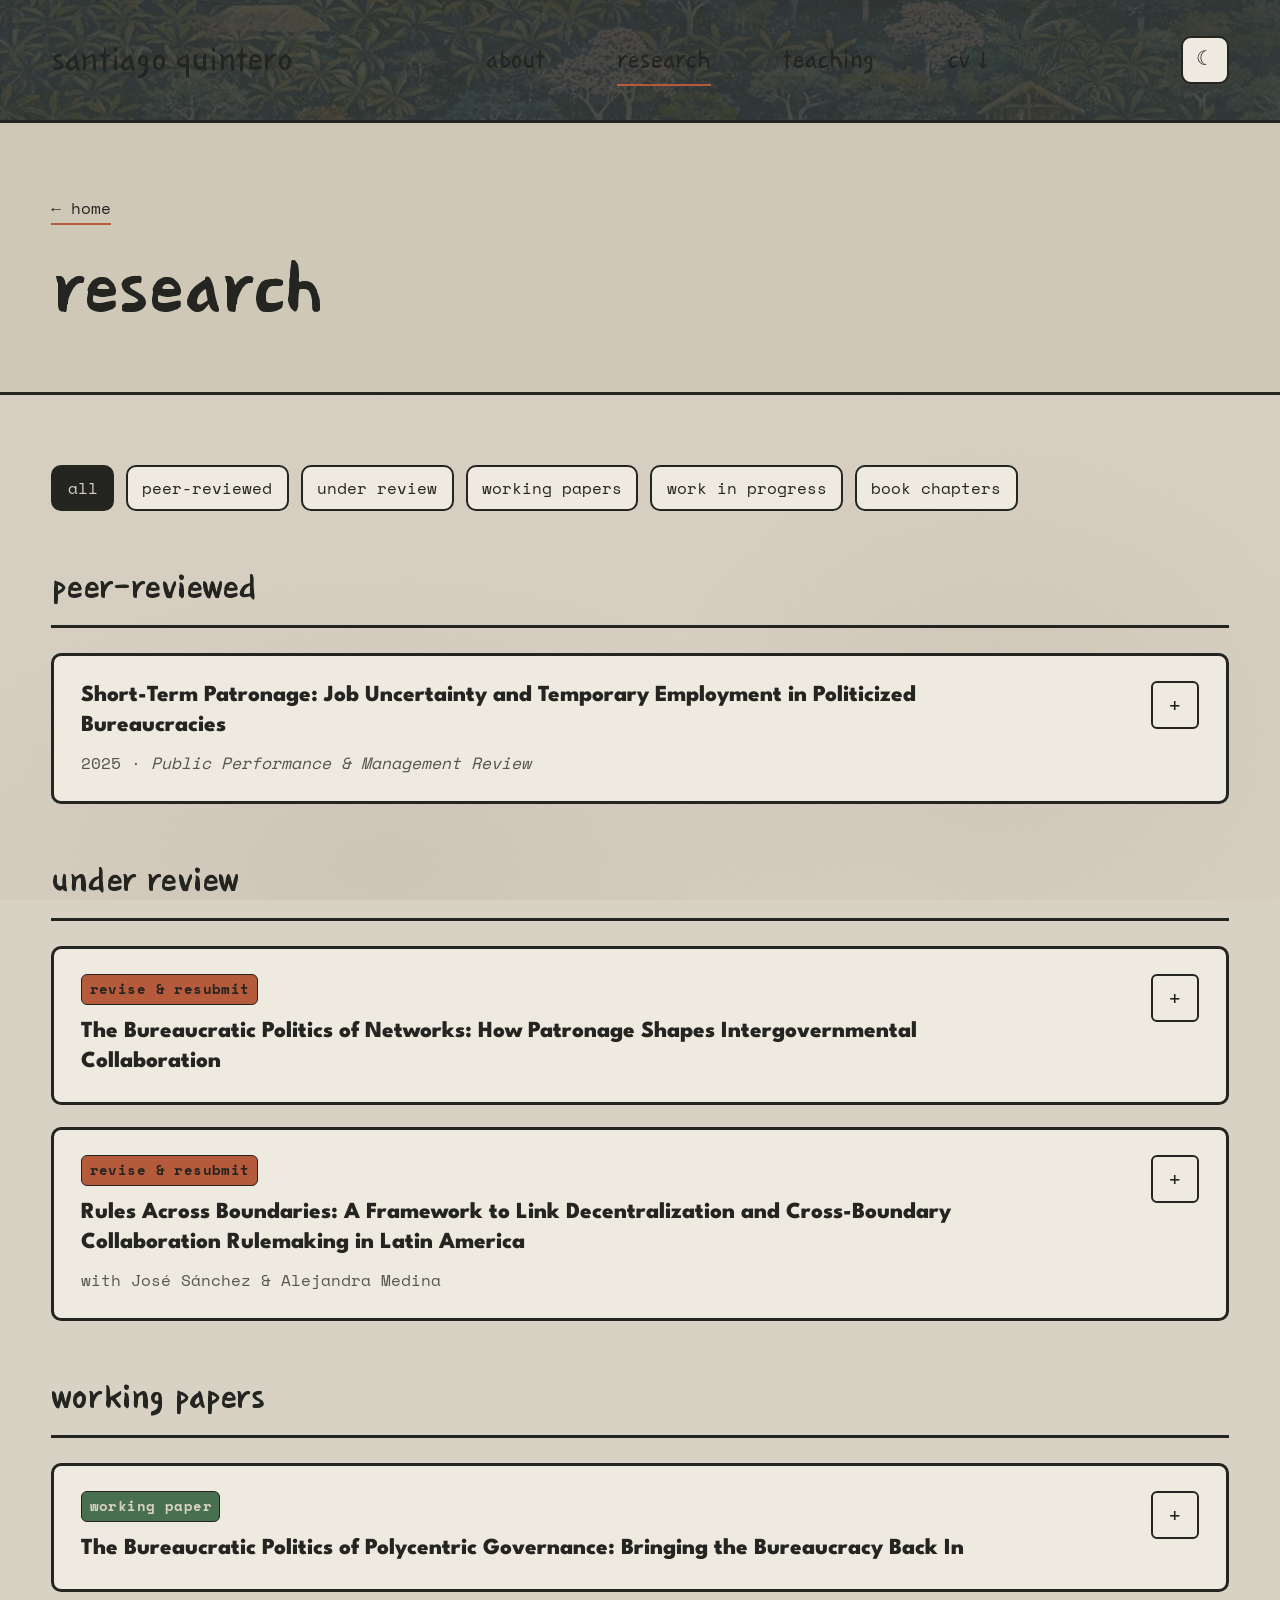
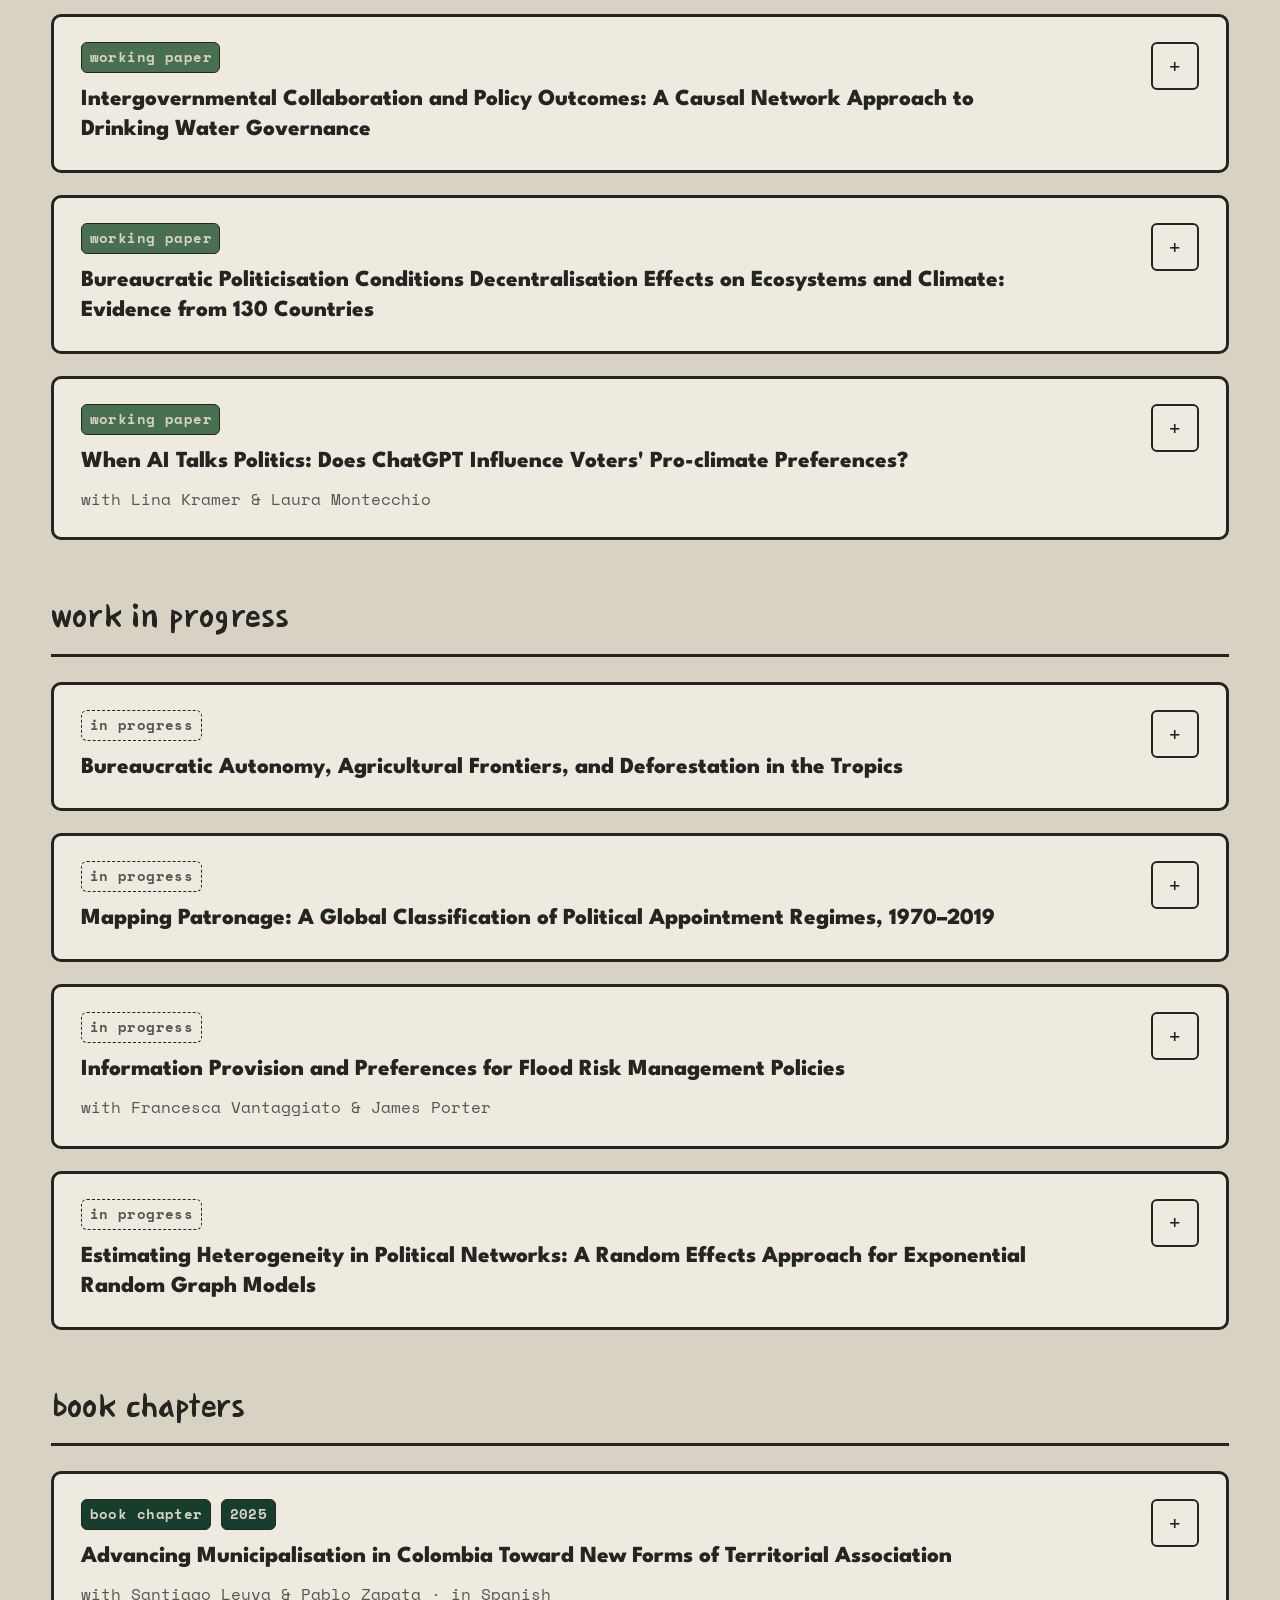
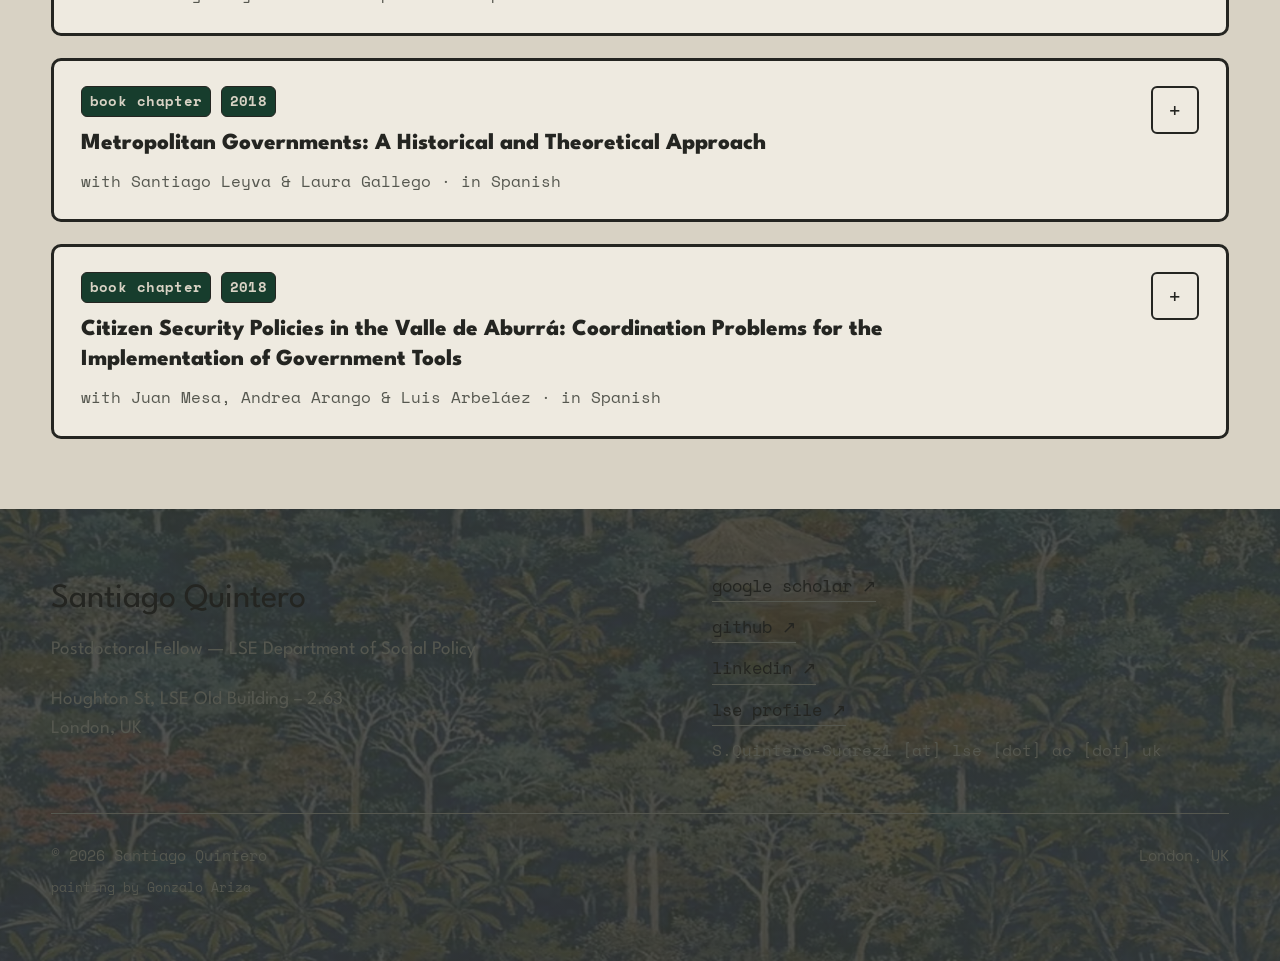
==== commit dd1be7af: "Scale up page sizing, move CV to a nav tab, widen nav spacing Bump root font-size so rem-based type/" ====
--- a/research.html
+++ b/research.html
@@ -22,9 +22,9 @@
       <a href="index.html">about</a>
       <a href="research.html" aria-current="page">research</a>
       <a href="teaching.html">teaching</a>
+      <a href="files/cv.pdf" target="_blank" rel="noopener">cv ↓</a>
     </nav>
     <div class="nav-actions">
-      <a class="btn btn--terracotta" href="files/cv.pdf" target="_blank" rel="noopener">cv ↓</a>
       <button class="theme-toggle" data-theme-toggle type="button" aria-label="Toggle dark mode">☾</button>
       <button class="nav-burger" data-nav-burger type="button" aria-expanded="false" aria-controls="mobile-nav" aria-label="Open menu">
         <span></span>
--- a/assets/css/style.css
+++ b/assets/css/style.css
@@ -120,7 +120,7 @@
 }
 
 /* ---------- base ---------- */
-html { scroll-behavior: smooth; }
+html { font-size: 125%; scroll-behavior: smooth; }
 @media (prefers-reduced-motion: reduce) {
   html { scroll-behavior: auto; }
   *, *::before, *::after { animation-duration: 0.01ms !important; transition-duration: 0.01ms !important; }
@@ -144,7 +144,7 @@
 }
 
 .wrap {
-  max-width: 1180px;
+  max-width: 73.75rem;
   margin-inline: auto;
   padding-inline: clamp(1.25rem, 4vw, 3rem);
 }
@@ -245,7 +245,7 @@
 .nav-desktop {
   display: none;
   align-items: center;
-  gap: 1.8rem;
+  gap: 3.6rem;
   font-family: var(--font-index);
   font-size: 1.25rem;
 }
@@ -329,12 +329,12 @@
 }
 
 .opening__photo {
-  width: clamp(220px, 34vw, 300px);
+  width: clamp(14rem, 36vw, 20rem);
 }
 .opening__photo img {
   display: block;
   width: 100%;
-  height: clamp(220px, 30vw, 290px);
+  height: clamp(14rem, 32vw, 19.25rem);
   object-fit: cover;
   border: var(--bw-lg) solid var(--line);
   border-radius: 22px;
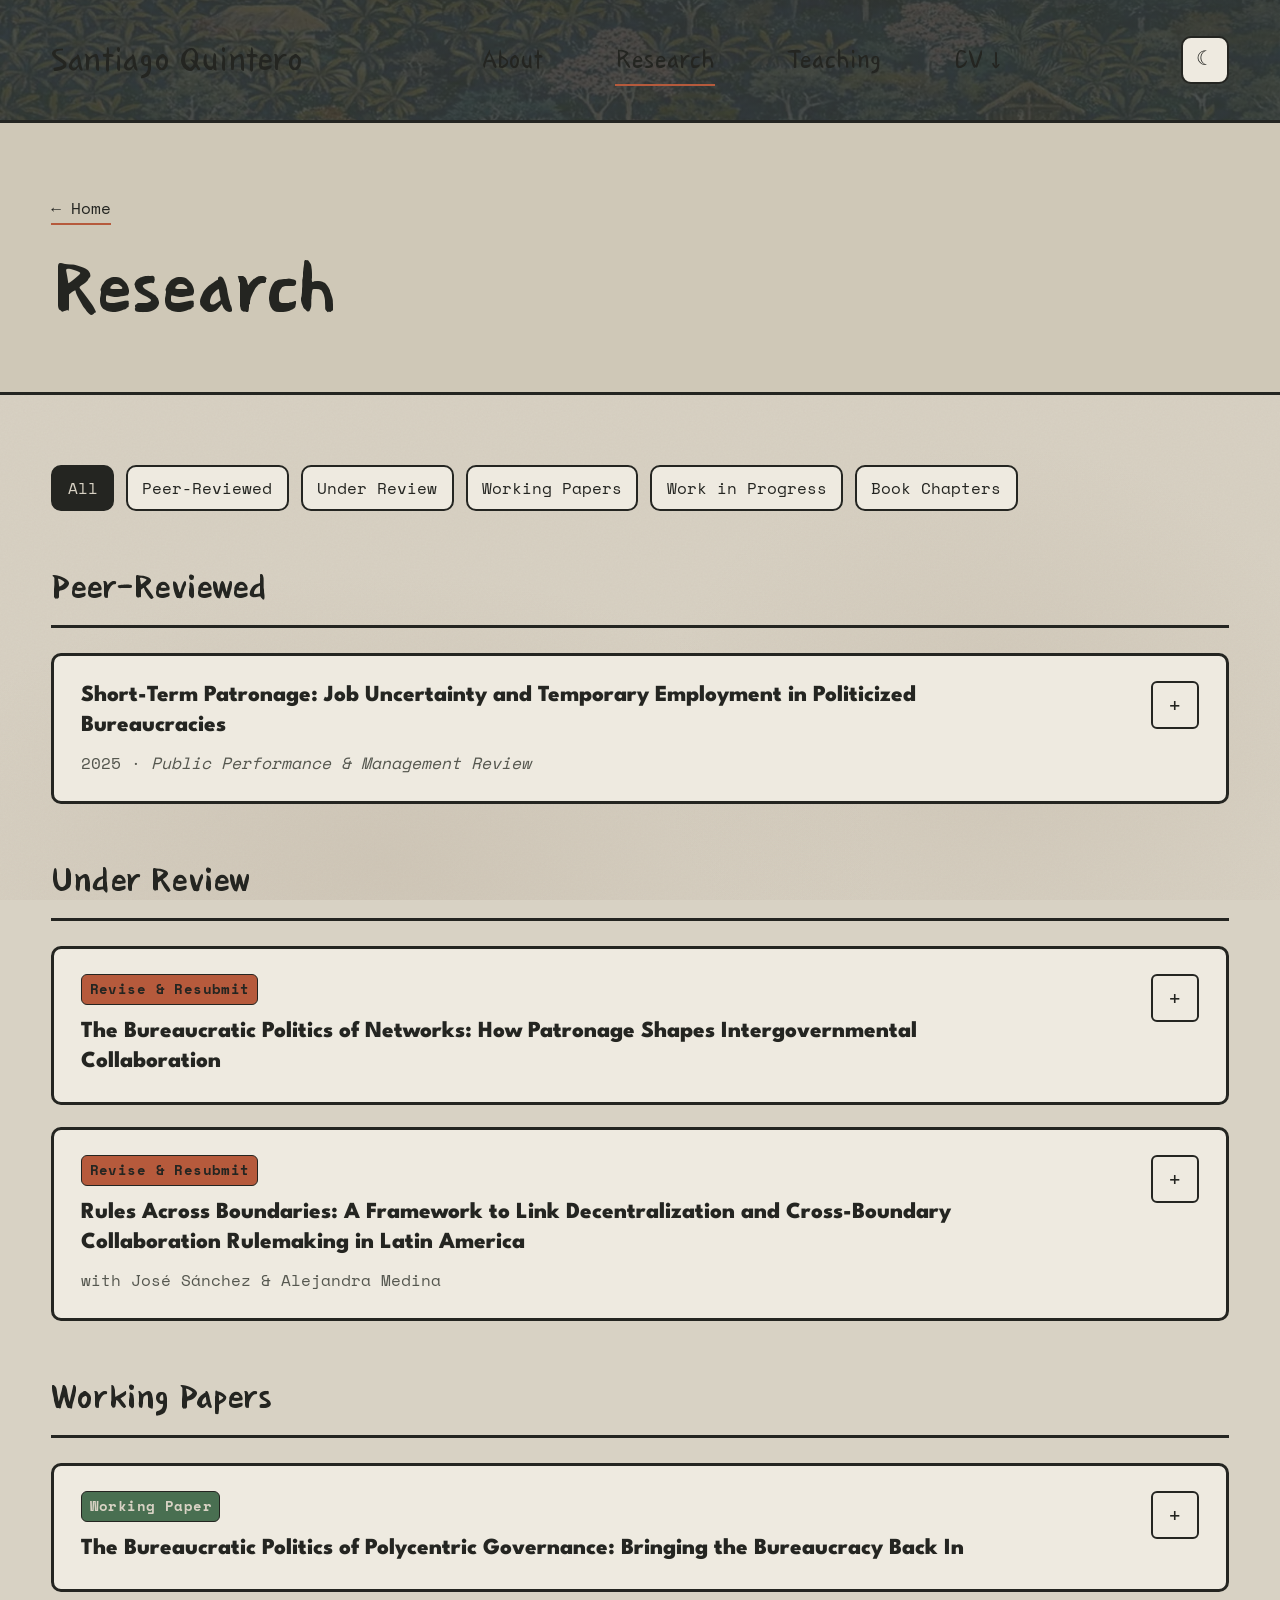
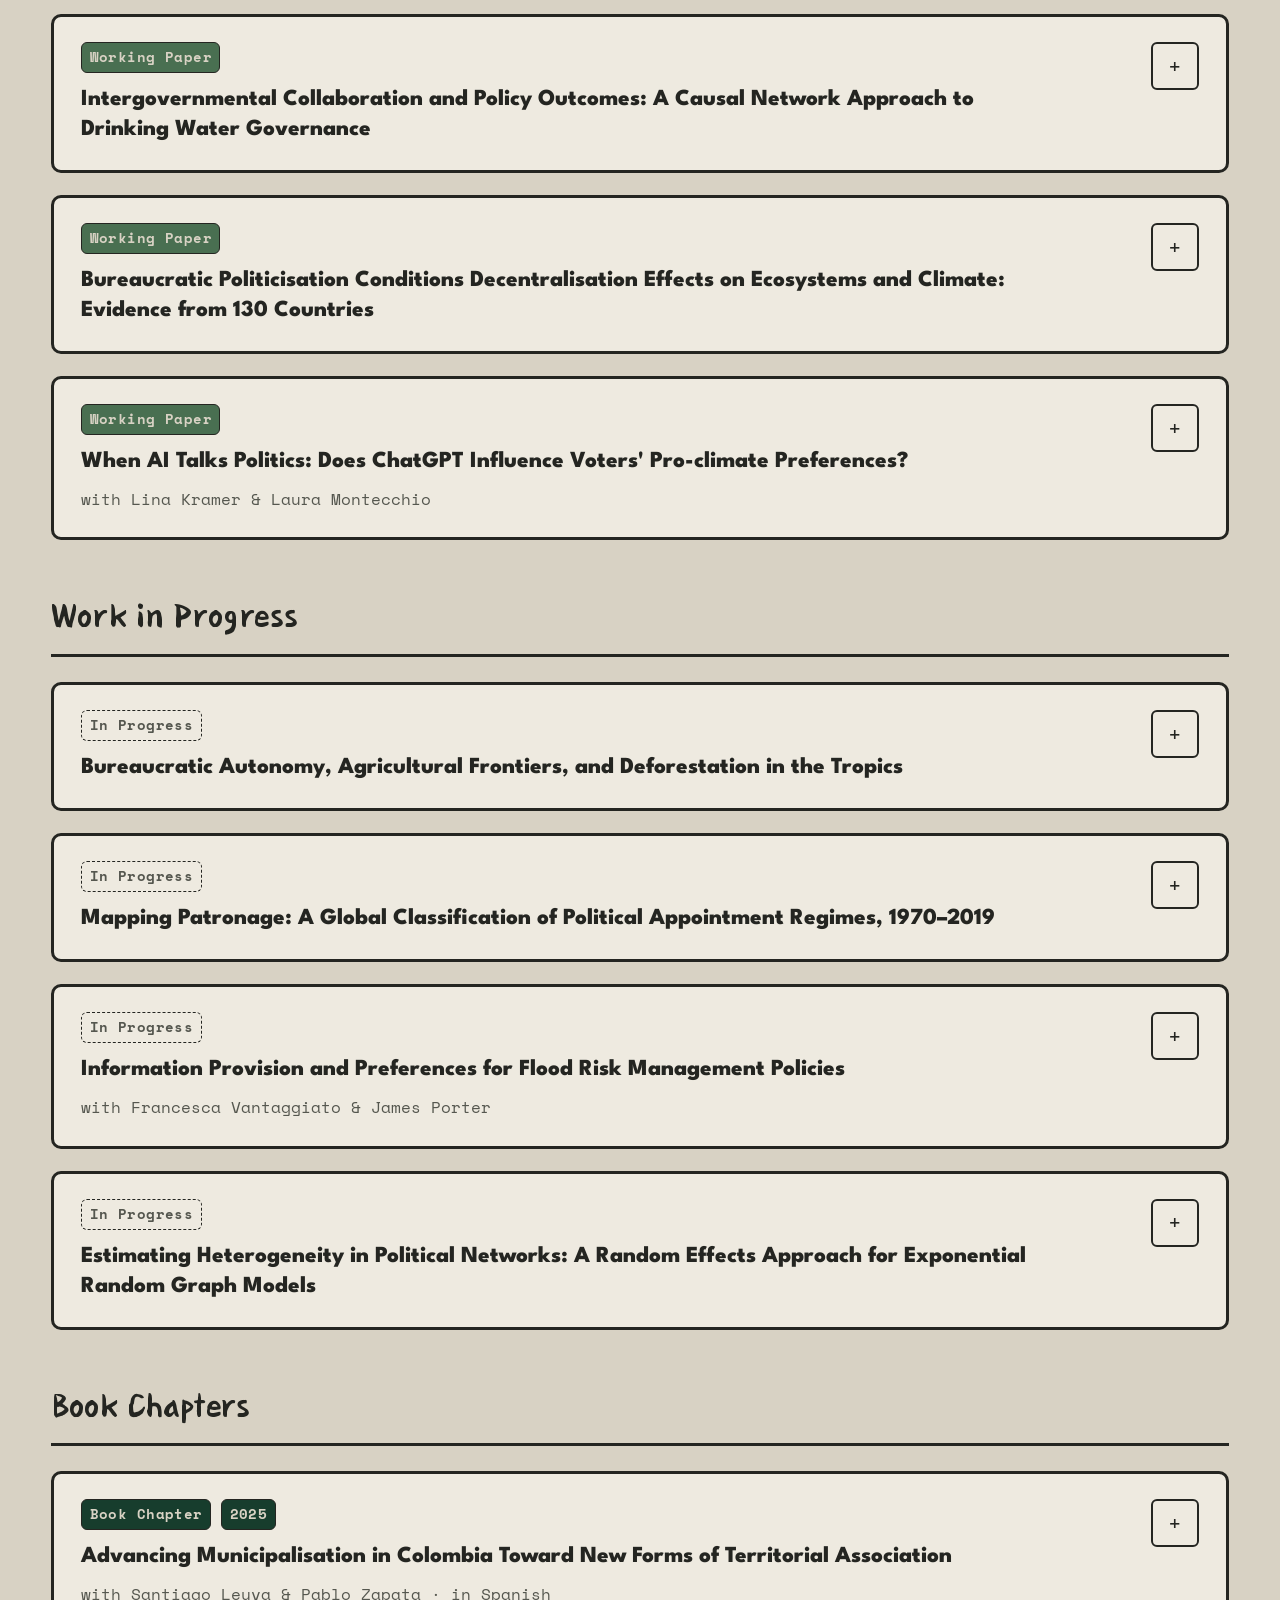
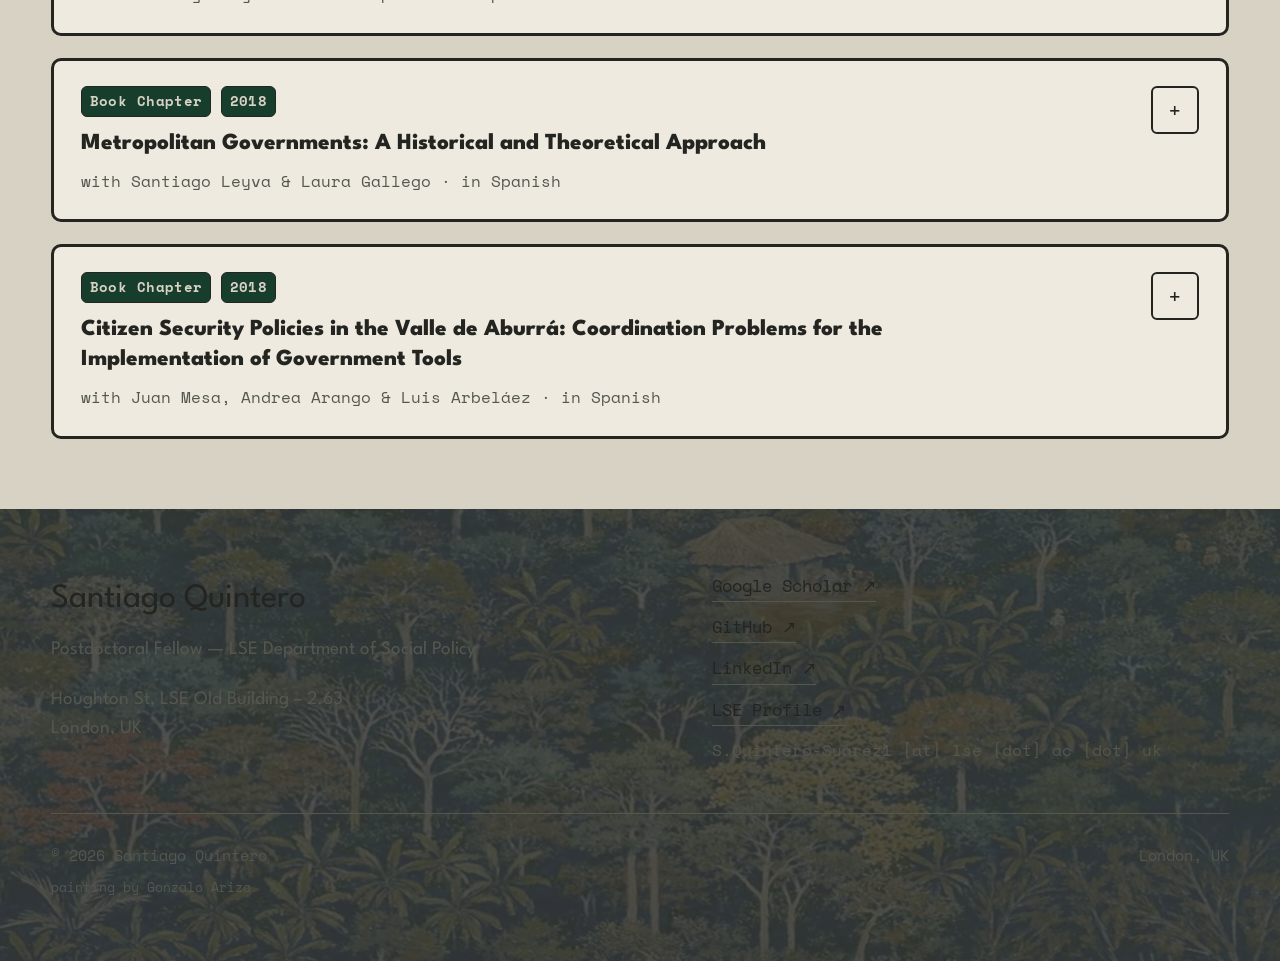
==== commit 26abf7a6: "Capitalize titles, nav tabs, and headers site-wide Nav links, page/section headers, filter chips, ta" ====
--- a/research.html
+++ b/research.html
@@ -16,13 +16,13 @@
 <header class="site-header">
   <div class="wrap">
     <a class="brand" href="index.html">
-      <span class="brand__name">santiago quintero</span>
+      <span class="brand__name">Santiago Quintero</span>
     </a>
     <nav class="nav-desktop" aria-label="Primary">
-      <a href="index.html">about</a>
-      <a href="research.html" aria-current="page">research</a>
-      <a href="teaching.html">teaching</a>
-      <a href="files/cv.pdf" target="_blank" rel="noopener">cv ↓</a>
+      <a href="index.html">About</a>
+      <a href="research.html" aria-current="page">Research</a>
+      <a href="teaching.html">Teaching</a>
+      <a href="files/cv.pdf" target="_blank" rel="noopener">CV ↓</a>
     </nav>
     <div class="nav-actions">
       <button class="theme-toggle" data-theme-toggle type="button" aria-label="Toggle dark mode">☾</button>
@@ -33,10 +33,10 @@
   </div>
   <nav class="nav-mobile" id="mobile-nav" data-nav-mobile aria-label="Mobile">
     <ul>
-      <li><a href="index.html">about</a></li>
-      <li><a href="research.html">research</a></li>
-      <li><a href="teaching.html">teaching</a></li>
-      <li><a href="files/cv.pdf" target="_blank" rel="noopener">cv (pdf)</a></li>
+      <li><a href="index.html">About</a></li>
+      <li><a href="research.html">Research</a></li>
+      <li><a href="teaching.html">Teaching</a></li>
+      <li><a href="files/cv.pdf" target="_blank" rel="noopener">CV (PDF)</a></li>
     </ul>
   </nav>
 </header>
@@ -44,25 +44,25 @@
 <main id="main">
   <div class="page-header">
     <div class="wrap">
-      <a class="page-header__back" href="index.html">← home</a>
-      <h1 class="page-header__title">research</h1>
+      <a class="page-header__back" href="index.html">← Home</a>
+      <h1 class="page-header__title">Research</h1>
     </div>
   </div>
 
   <div class="content-plate">
     <div class="wrap">
       <div class="filter-row" data-filter-row role="group" aria-label="Filter publications by type">
-        <button class="filter-chip" data-filter="all" aria-pressed="true">all</button>
-        <button class="filter-chip" data-filter="peer" aria-pressed="false">peer-reviewed</button>
-        <button class="filter-chip" data-filter="review" aria-pressed="false">under review</button>
-        <button class="filter-chip" data-filter="wp" aria-pressed="false">working papers</button>
-        <button class="filter-chip" data-filter="progress" aria-pressed="false">work in progress</button>
-        <button class="filter-chip" data-filter="chapter" aria-pressed="false">book chapters</button>
+        <button class="filter-chip" data-filter="all" aria-pressed="true">All</button>
+        <button class="filter-chip" data-filter="peer" aria-pressed="false">Peer-Reviewed</button>
+        <button class="filter-chip" data-filter="review" aria-pressed="false">Under Review</button>
+        <button class="filter-chip" data-filter="wp" aria-pressed="false">Working Papers</button>
+        <button class="filter-chip" data-filter="progress" aria-pressed="false">Work in Progress</button>
+        <button class="filter-chip" data-filter="chapter" aria-pressed="false">Book Chapters</button>
       </div>
 
       <!-- PEER-REVIEWED -->
       <div class="group-header" data-group="peer">
-        <h2 class="group-header__title">peer-reviewed</h2>
+        <h2 class="group-header__title">Peer-Reviewed</h2>
       </div>
       <div class="pub-list">
         <div class="pub-card" data-category="peer">
@@ -84,13 +84,13 @@
 
       <!-- UNDER REVIEW -->
       <div class="group-header" data-group="review">
-        <h2 class="group-header__title">under review</h2>
+        <h2 class="group-header__title">Under Review</h2>
       </div>
       <div class="pub-list">
         <div class="pub-card" data-category="review">
           <button class="pub-card__head" data-toggle aria-expanded="false" aria-controls="pub-2">
             <div>
-              <div class="pub-card__tags"><span class="tag-mini tag-mini--review">revise &amp; resubmit</span></div>
+              <div class="pub-card__tags"><span class="tag-mini tag-mini--review">Revise &amp; Resubmit</span></div>
               <p class="pub-card__title">The Bureaucratic Politics of Networks: How Patronage Shapes Intergovernmental Collaboration</p>
             </div>
             <span class="pub-card__toggle" aria-hidden="true">+</span>
@@ -106,7 +106,7 @@
         <div class="pub-card" data-category="review">
           <button class="pub-card__head" data-toggle aria-expanded="false" aria-controls="pub-3">
             <div>
-              <div class="pub-card__tags"><span class="tag-mini tag-mini--review">revise &amp; resubmit</span></div>
+              <div class="pub-card__tags"><span class="tag-mini tag-mini--review">Revise &amp; Resubmit</span></div>
               <p class="pub-card__title">Rules Across Boundaries: A Framework to Link Decentralization and Cross-Boundary Collaboration Rulemaking in Latin America</p>
               <p class="pub-card__meta">with <a href="https://publicaffairs.ucdenver.edu/people/faculty/jos%C3%A9-s%C3%A1nchez" target="_blank" rel="noopener">José Sánchez</a> &amp; <a href="https://publicaffairs.ucdenver.edu/people/faculty/alejandra-medina" target="_blank" rel="noopener">Alejandra Medina</a></p>
             </div>
@@ -123,13 +123,13 @@
 
       <!-- WORKING PAPERS -->
       <div class="group-header" data-group="wp">
-        <h2 class="group-header__title">working papers</h2>
+        <h2 class="group-header__title">Working Papers</h2>
       </div>
       <div class="pub-list">
         <div class="pub-card" data-category="wp">
           <button class="pub-card__head" data-toggle aria-expanded="false" aria-controls="pub-4">
             <div>
-              <div class="pub-card__tags"><span class="tag-mini tag-mini--wp">working paper</span></div>
+              <div class="pub-card__tags"><span class="tag-mini tag-mini--wp">Working Paper</span></div>
               <p class="pub-card__title">The Bureaucratic Politics of Polycentric Governance: Bringing the Bureaucracy Back In</p>
             </div>
             <span class="pub-card__toggle" aria-hidden="true">+</span>
@@ -145,7 +145,7 @@
         <div class="pub-card" data-category="wp">
           <button class="pub-card__head" data-toggle aria-expanded="false" aria-controls="pub-5">
             <div>
-              <div class="pub-card__tags"><span class="tag-mini tag-mini--wp">working paper</span></div>
+              <div class="pub-card__tags"><span class="tag-mini tag-mini--wp">Working Paper</span></div>
               <p class="pub-card__title">Intergovernmental Collaboration and Policy Outcomes: A Causal Network Approach to Drinking Water Governance</p>
             </div>
             <span class="pub-card__toggle" aria-hidden="true">+</span>
@@ -161,7 +161,7 @@
         <div class="pub-card" data-category="wp">
           <button class="pub-card__head" data-toggle aria-expanded="false" aria-controls="pub-6">
             <div>
-              <div class="pub-card__tags"><span class="tag-mini tag-mini--wp">working paper</span></div>
+              <div class="pub-card__tags"><span class="tag-mini tag-mini--wp">Working Paper</span></div>
               <p class="pub-card__title">Bureaucratic Politicisation Conditions Decentralisation Effects on Ecosystems and Climate: Evidence from 130 Countries</p>
             </div>
             <span class="pub-card__toggle" aria-hidden="true">+</span>
@@ -177,7 +177,7 @@
         <div class="pub-card" data-category="wp">
           <button class="pub-card__head" data-toggle aria-expanded="false" aria-controls="pub-7">
             <div>
-              <div class="pub-card__tags"><span class="tag-mini tag-mini--wp">working paper</span></div>
+              <div class="pub-card__tags"><span class="tag-mini tag-mini--wp">Working Paper</span></div>
               <p class="pub-card__title">When AI Talks Politics: Does ChatGPT Influence Voters' Pro-climate Preferences?</p>
               <p class="pub-card__meta">with Lina Kramer &amp; Laura Montecchio</p>
             </div>
@@ -194,13 +194,13 @@
 
       <!-- WORK IN PROGRESS -->
       <div class="group-header" data-group="progress">
-        <h2 class="group-header__title">work in progress</h2>
+        <h2 class="group-header__title">Work in Progress</h2>
       </div>
       <div class="pub-list">
         <div class="pub-card" data-category="progress">
           <button class="pub-card__head" data-toggle aria-expanded="false" aria-controls="pub-8">
             <div>
-              <div class="pub-card__tags"><span class="tag-mini tag-mini--prog">in progress</span></div>
+              <div class="pub-card__tags"><span class="tag-mini tag-mini--prog">In Progress</span></div>
               <p class="pub-card__title">Bureaucratic Autonomy, Agricultural Frontiers, and Deforestation in the Tropics</p>
             </div>
             <span class="pub-card__toggle" aria-hidden="true">+</span>
@@ -215,7 +215,7 @@
         <div class="pub-card" data-category="progress">
           <button class="pub-card__head" data-toggle aria-expanded="false" aria-controls="pub-9">
             <div>
-              <div class="pub-card__tags"><span class="tag-mini tag-mini--prog">in progress</span></div>
+              <div class="pub-card__tags"><span class="tag-mini tag-mini--prog">In Progress</span></div>
               <p class="pub-card__title">Mapping Patronage: A Global Classification of Political Appointment Regimes, 1970–2019</p>
             </div>
             <span class="pub-card__toggle" aria-hidden="true">+</span>
@@ -230,7 +230,7 @@
         <div class="pub-card" data-category="progress">
           <button class="pub-card__head" data-toggle aria-expanded="false" aria-controls="pub-10">
             <div>
-              <div class="pub-card__tags"><span class="tag-mini tag-mini--prog">in progress</span></div>
+              <div class="pub-card__tags"><span class="tag-mini tag-mini--prog">In Progress</span></div>
               <p class="pub-card__title">Information Provision and Preferences for Flood Risk Management Policies</p>
               <p class="pub-card__meta">with <a href="https://francescavantaggiato.github.io/" target="_blank" rel="noopener">Francesca Vantaggiato</a> &amp; James Porter</p>
             </div>
@@ -246,7 +246,7 @@
         <div class="pub-card" data-category="progress">
           <button class="pub-card__head" data-toggle aria-expanded="false" aria-controls="pub-11">
             <div>
-              <div class="pub-card__tags"><span class="tag-mini tag-mini--prog">in progress</span></div>
+              <div class="pub-card__tags"><span class="tag-mini tag-mini--prog">In Progress</span></div>
               <p class="pub-card__title">Estimating Heterogeneity in Political Networks: A Random Effects Approach for Exponential Random Graph Models</p>
             </div>
             <span class="pub-card__toggle" aria-hidden="true">+</span>
@@ -261,14 +261,14 @@
 
       <!-- BOOK CHAPTERS -->
       <div class="group-header" data-group="chapter">
-        <h2 class="group-header__title">book chapters</h2>
+        <h2 class="group-header__title">Book Chapters</h2>
       </div>
       <div class="pub-list">
         <div class="pub-card" data-category="chapter">
           <button class="pub-card__head" data-toggle aria-expanded="false" aria-controls="pub-12">
             <div>
               <div class="pub-card__tags">
-                <span class="tag-mini tag-mini--chapter">book chapter</span>
+                <span class="tag-mini tag-mini--chapter">Book Chapter</span>
                 <span class="tag-mini tag-mini--chapter">2025</span>
               </div>
               <p class="pub-card__title">Advancing Municipalisation in Colombia Toward New Forms of Territorial Association</p>
@@ -288,7 +288,7 @@
           <button class="pub-card__head" data-toggle aria-expanded="false" aria-controls="pub-13">
             <div>
               <div class="pub-card__tags">
-                <span class="tag-mini tag-mini--chapter">book chapter</span>
+                <span class="tag-mini tag-mini--chapter">Book Chapter</span>
                 <span class="tag-mini tag-mini--chapter">2018</span>
               </div>
               <p class="pub-card__title">Metropolitan Governments: A Historical and Theoretical Approach</p>
@@ -308,7 +308,7 @@
           <button class="pub-card__head" data-toggle aria-expanded="false" aria-controls="pub-14">
             <div>
               <div class="pub-card__tags">
-                <span class="tag-mini tag-mini--chapter">book chapter</span>
+                <span class="tag-mini tag-mini--chapter">Book Chapter</span>
                 <span class="tag-mini tag-mini--chapter">2018</span>
               </div>
               <p class="pub-card__title">Citizen Security Policies in the Valle de Aburrá: Coordination Problems for the Implementation of Government Tools</p>
@@ -338,10 +338,10 @@
         <p class="footer-addr">Houghton St, LSE Old Building – 2.63<br>London, UK</p>
       </div>
       <div class="footer-links">
-        <a href="https://scholar.google.com/citations?user=ezoCQiQAAAAJ" target="_blank" rel="noopener">google scholar ↗</a>
-        <a href="https://github.com/squinterosuarez" target="_blank" rel="noopener">github ↗</a>
-        <a href="https://www.linkedin.com/in/s-quintero/" target="_blank" rel="noopener">linkedin ↗</a>
-        <a href="https://www.lse.ac.uk/people/santiago-quintero" target="_blank" rel="noopener">lse profile ↗</a>
+        <a href="https://scholar.google.com/citations?user=ezoCQiQAAAAJ" target="_blank" rel="noopener">Google Scholar ↗</a>
+        <a href="https://github.com/squinterosuarez" target="_blank" rel="noopener">GitHub ↗</a>
+        <a href="https://www.linkedin.com/in/s-quintero/" target="_blank" rel="noopener">LinkedIn ↗</a>
+        <a href="https://www.lse.ac.uk/people/santiago-quintero" target="_blank" rel="noopener">LSE Profile ↗</a>
         <p class="footer-email">S.Quintero-Suarez1 [at] lse [dot] ac [dot] uk</p>
       </div>
     </div>
